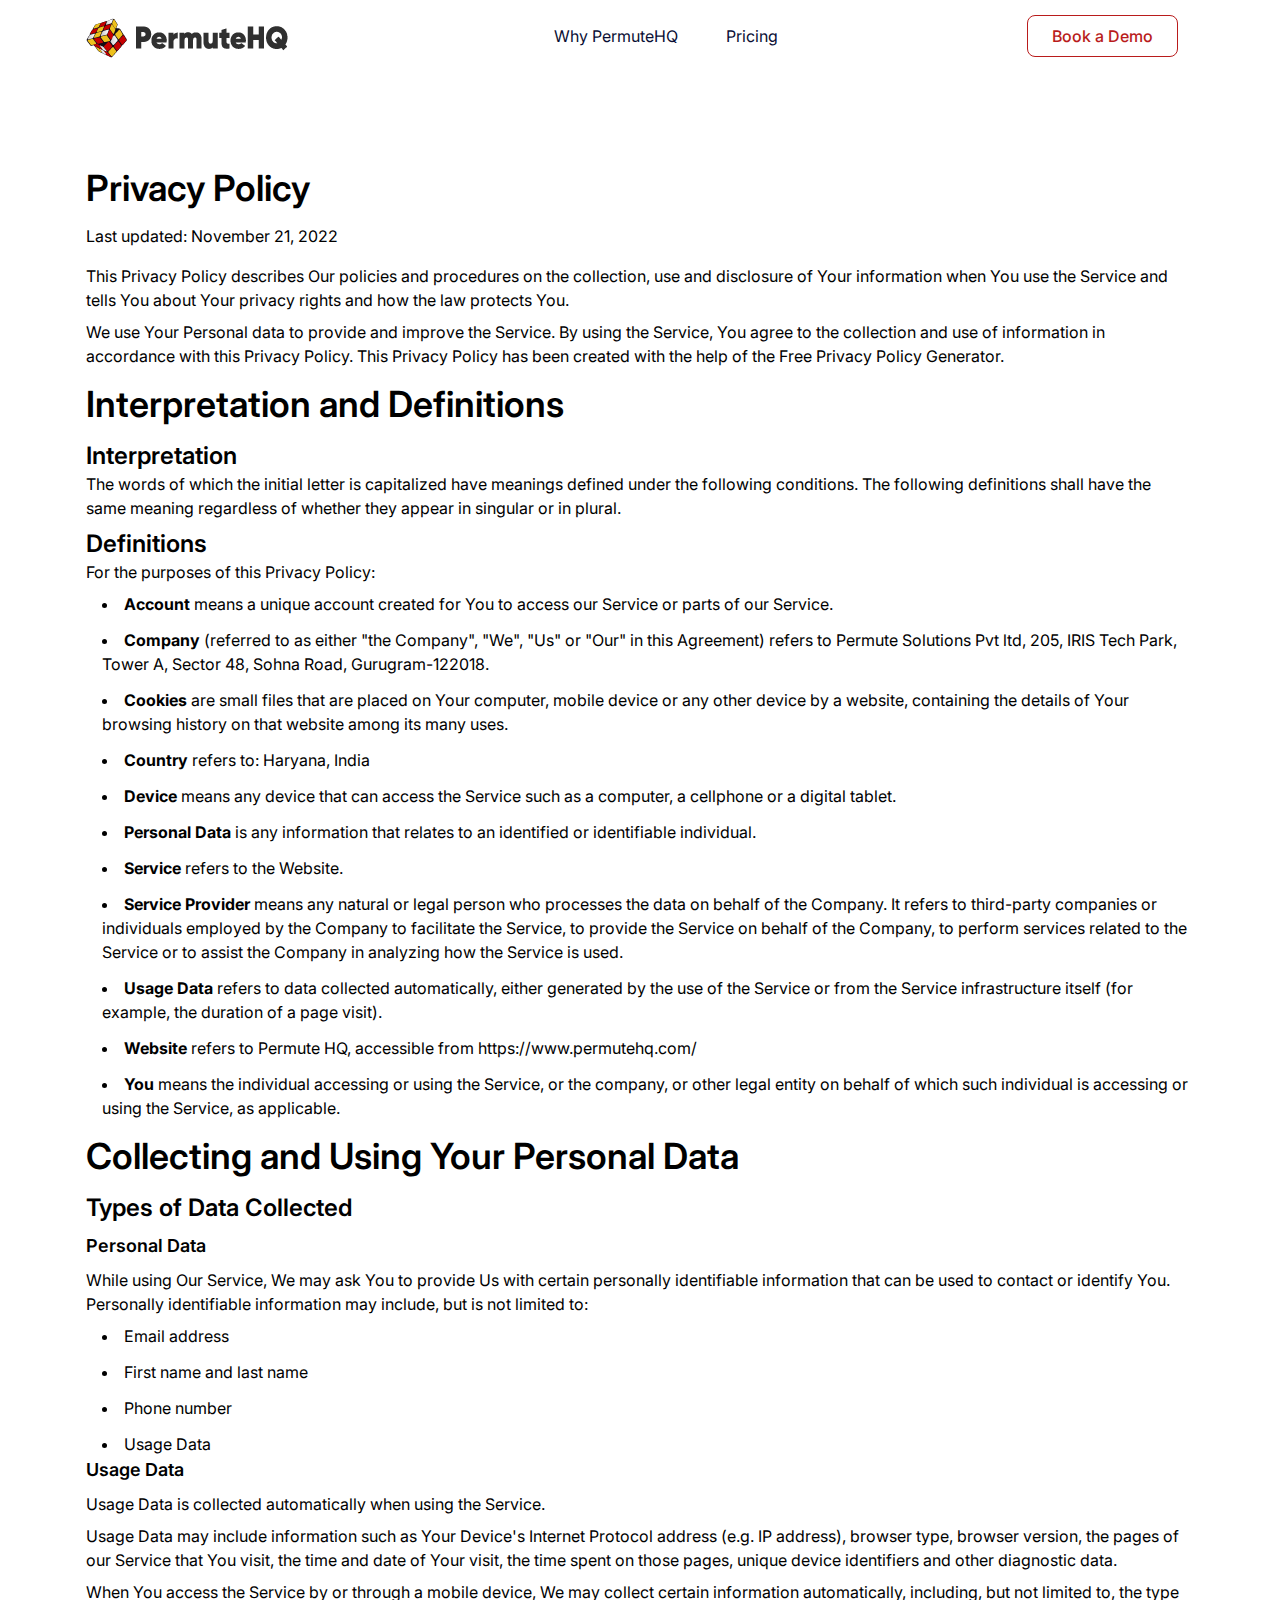
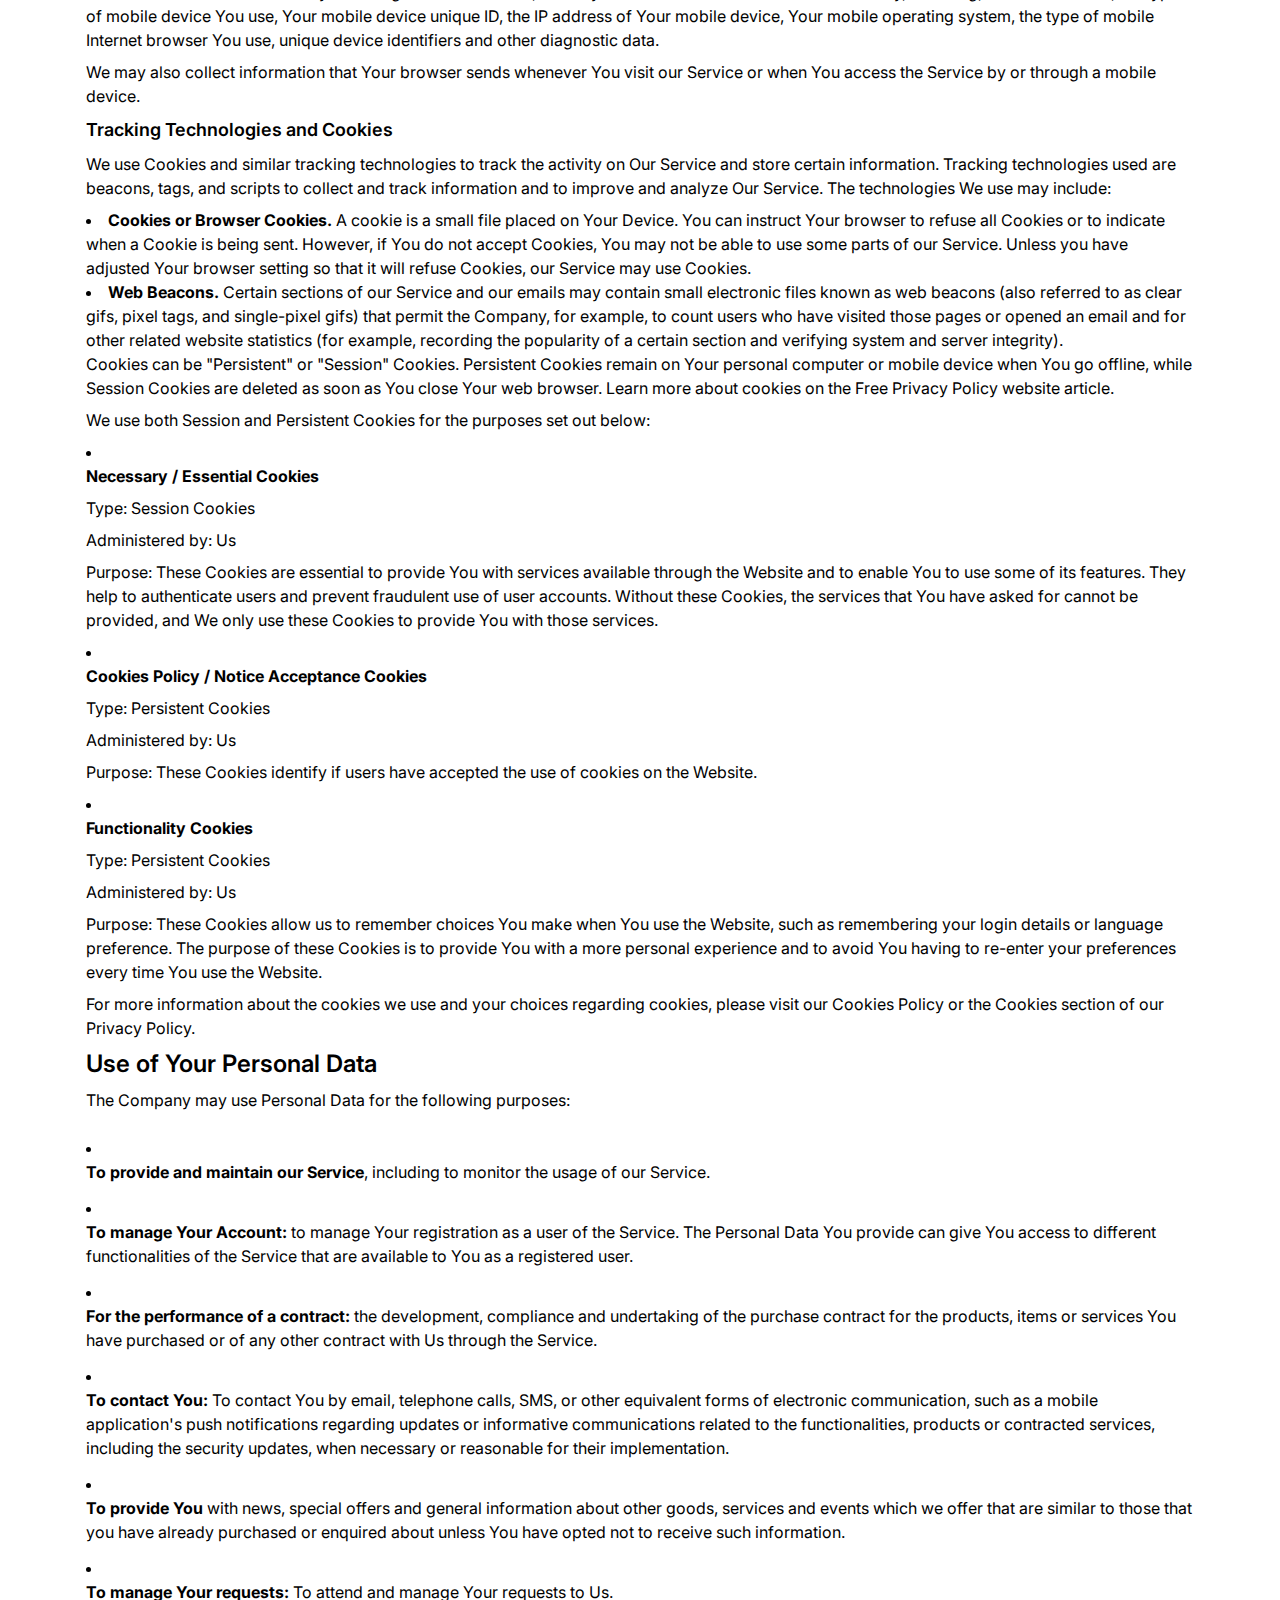
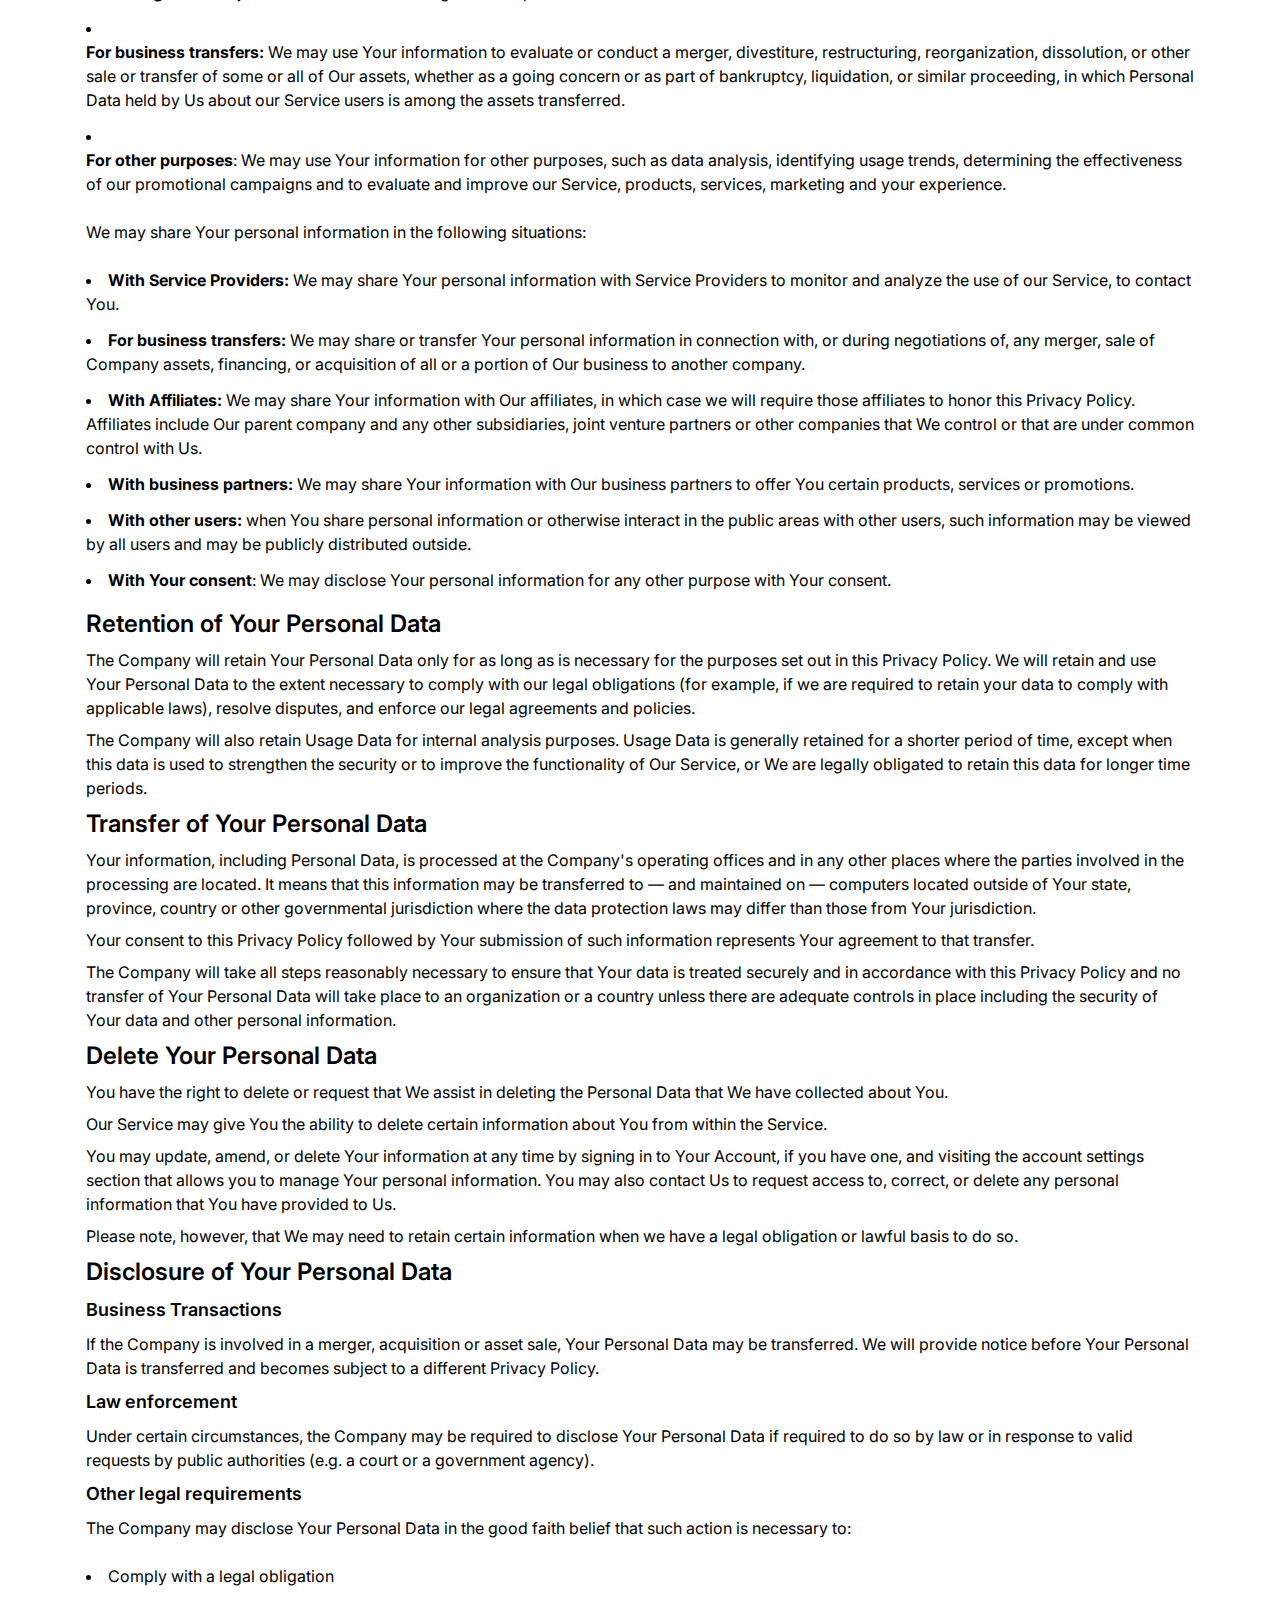
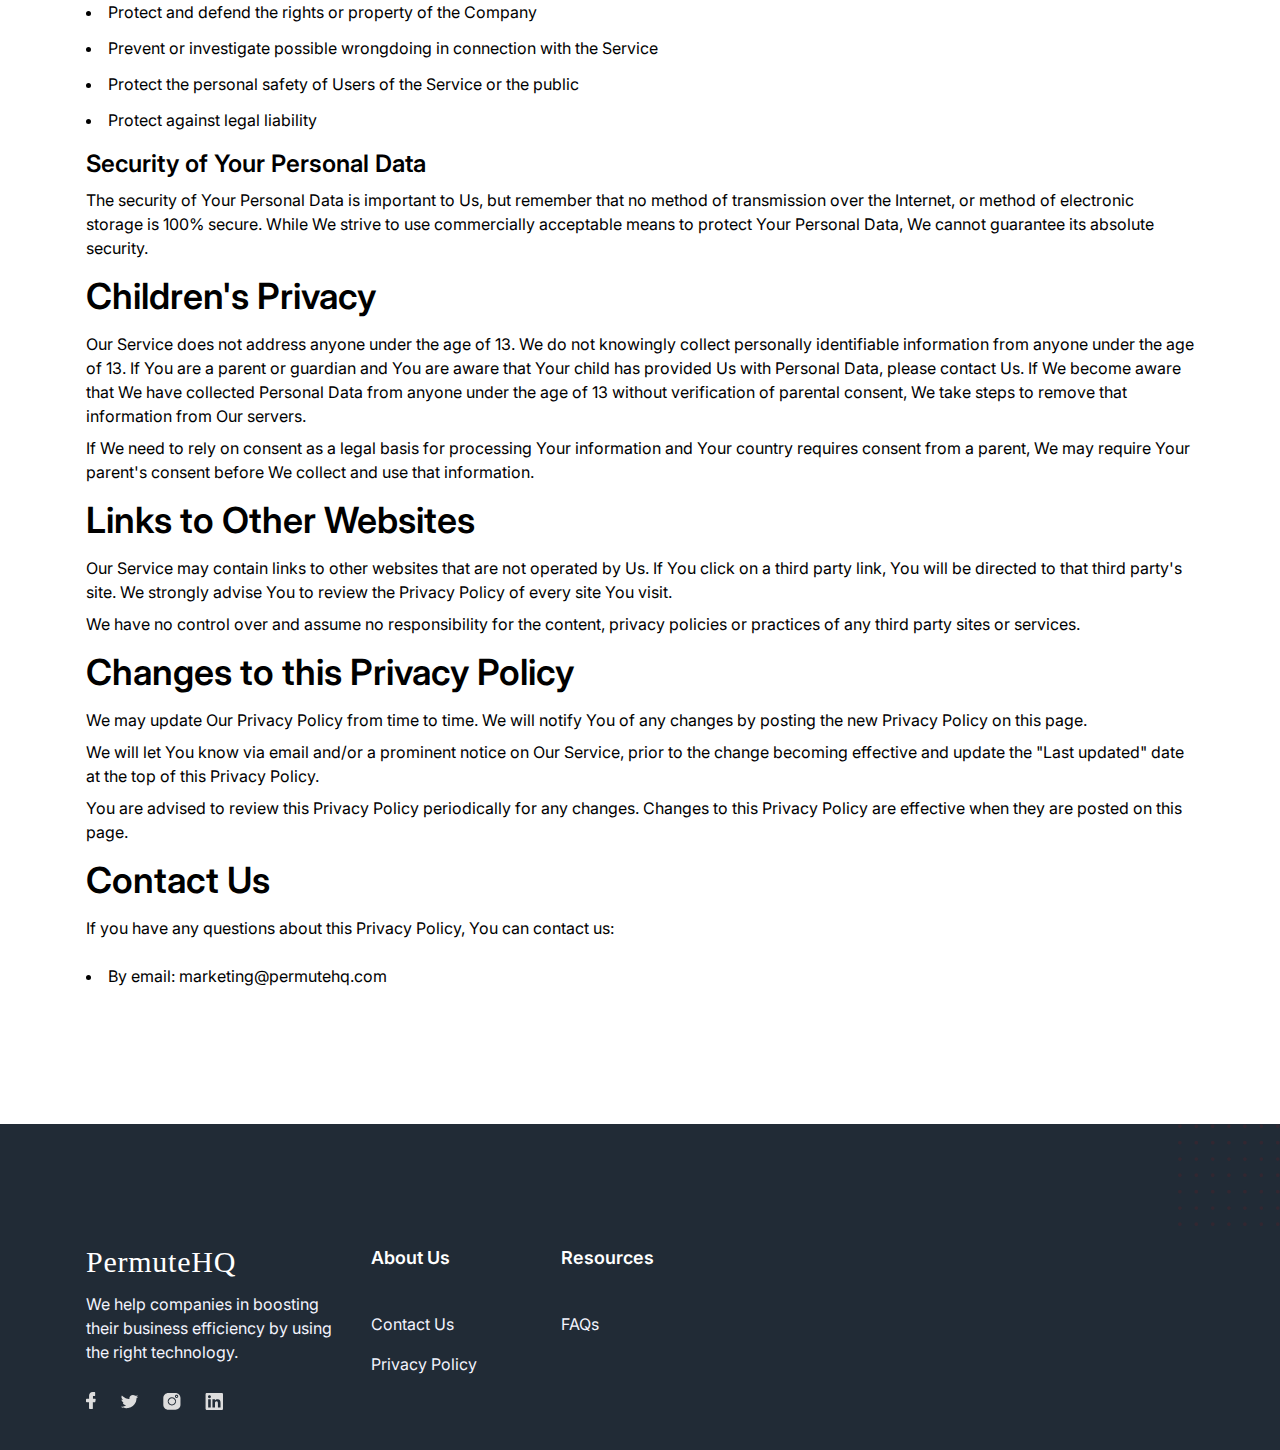
==== privacy-policy/index.html @ 34a14a5d "Added why us page" ====
<!DOCTYPE html>
<html lang="en" class="scroll-smooth">
    <head>
        <meta charset="UTF-8" />
        <meta http-equiv="X-UA-Compatible" content="IE=edge" />
        <meta name="viewport" content="width=device-width, initial-scale=1.0" />
        <title>PermuteHQ | Tailored-to-Fit solutions</title>
        <link rel="shortcut icon" href="/assets/images/logo/cube.png" type="image/x-icon" />
        <link rel="stylesheet" href="/assets/css/animate.css" />
        <link rel="stylesheet" href="/assets/css/tailwind.css" />
        <link href="https://fonts.googleapis.com/icon?family=Material+Icons" rel="stylesheet">
        <!-- Global site tag (gtag.js) - Google Analytics -->
        <!-- <script async src="https://www.googletagmanager.com/gtag/js?id=G-66XVKKY57R"></script>
        <script>
            window.dataLayer = window.dataLayer || [];
            function gtag() {
                dataLayer.push(arguments);
            }
            gtag("js", new Date());
            gtag("config", "G-66XVKKY57R");
        </script> -->

        <!-- ==== WOW JS ==== -->
        <!--
            <script src="/assets/js/wow.min.js"></script>
        <script>
            new WOW().init();
        </script>
    -->
        <style>
            @font-face {
                font-family: "Gilroy-Bold";
                font-style: normal;
                font-weight: normal;
                src: local("Gilroy-Bold"), url("/assets/fonts/Gilroy-Bold.woff") format("woff");
            }

            @font-face {
                font-family: "Gilroy-Heavy";
                font-style: normal;
                font-weight: normal;
                src: local("Gilroy-Heavy"), url("/assets/fonts/Gilroy-Heavy.woff") format("woff");
            }

            @font-face {
                font-family: "Gilroy-Light";
                font-style: normal;
                font-weight: normal;
                src: local("Gilroy-Light"), url("/assets/fonts/Gilroy-Light.woff") format("woff");
            }

            @font-face {
                font-family: "Gilroy-Medium";
                font-style: normal;
                font-weight: normal;
                src: local("Gilroy-Medium"), url("/assets/fonts/Gilroy-Medium.woff") format("woff");
            }

            @font-face {
                font-family: "Gilroy-Regular";
                font-style: normal;
                font-weight: normal;
                src: local("Gilroy-Regular"), url("/assets/fonts/Gilroy-Regular.woff") format("woff");
            }
        </style>
        <title>PermuteHQ</title>

<meta name="description" content="The Ultimate Low Code Platform">
<meta name="robots" content="index,follow">
<meta name="author" content="undefined">

<link rel="canonical" href="https://www.premutehq.com/privacy-policy/">

<meta property="og:title" content="PermuteHQ">
<meta property="og:type" content="article">

<meta property="og:url" content="https://www.premutehq.com/privacy-policy/">
<meta property="og:description" content="The Ultimate Low Code Platform">


<meta name="twitter:card" content="summary">

<meta name="twitter:url" content="https://www.premutehq.com/privacy-policy/">
<meta name="twitter:title" content="PermuteHQ">
<meta name="twitter:description" content="The Ultimate Low Code Platform">



    </head>
    <body>
        <!-- ====== Navbar Section Start -->
        <div class="ud-header absolute top-0 left-0 z-40 flex w-full items-center bg-white">
            <div class="container">
                <div class="relative flex items-center justify-between">
                    <div class="max-w-full py-2">
                        <a
                            class="toggleColour py-3 text-2xl tracking-wide text-gray-800 no-underline hover:no-underline lg:text-4xl"
                            href="/"
                            style="font-family: 'Gilroy-Heavy'"
                        >
                            <img class="inline" src="/assets/images/logo/horizontal_40.png" title="PermuteHQ" />
                        </a>
                    </div>
                    <div>
                            <button
                                id="navbarToggler"
                                class="ring-primary absolute right-4 top-1/2 block -translate-y-1/2 rounded-lg px-3 py-[6px] focus:ring-2 lg:hidden"
                            >
                                <span class="relative my-[6px] block h-[2px] w-[30px] bg-white"></span>
                                <span class="relative my-[6px] block h-[2px] w-[30px] bg-white"></span>
                                <span class="relative my-[6px] block h-[2px] w-[30px] bg-white"></span>
                            </button>
                            <nav
                                id="navbarCollapse"
                                class="absolute right-4 top-full hidden w-full max-w-[250px] rounded-lg bg-white py-5 shadow-lg lg:static lg:block lg:w-full lg:max-w-full lg:bg-transparent lg:py-0 lg:px-4 lg:shadow-none xl:px-6"
                            >
                                <ul class="block lg:flex">
                                    <li class="group relative">
                                        <a
                                            href="/why-us"
                                            class="ud-menu-scroll mx-8 flex py-2 text-base text-dark group-hover:text-primary-700 lg:mr-0 lg:inline-flex lg:py-6 lg:px-0"
                                        >
                                            Why PermuteHQ
                                        </a>
                                    </li>
                                    <li class="group relative">
                                        <a
                                            href="#pricing"
                                            class="ud-menu-scroll mx-8 flex py-2 text-base text-dark group-hover:text-primary-700 lg:mr-0 lg:ml-7 lg:inline-flex lg:py-6 lg:px-0 xl:ml-12"
                                        >
                                            Pricing
                                        </a>
                                    </li>
                                    <!-- <li class="submenu-item group relative">
                                        <a
                                            href="javascript:void(0)"
                                            class="relative mx-8 flex py-2 text-base text-dark after:absolute after:right-1 after:top-1/2 after:mt-[-2px] after:h-2 after:w-2 after:-translate-y-1/2 after:rotate-45 after:border-b-2 after:border-r-2 after:border-current group-hover:text-primary-700 lg:mr-0 lg:ml-8 lg:inline-flex lg:py-6 lg:pl-0 lg:pr-4 lg:after:right-0 xl:ml-12"
                                        >
                                            Solutions
                                        </a>
                                        <div
                                            class="submenu relative top-full left-0 hidden w-[250px] rounded-sm bg-white p-4 transition-[top] duration-300 group-hover:opacity-100 lg:invisible lg:absolute lg:top-[110%] lg:block lg:opacity-0 lg:shadow-lg lg:group-hover:visible lg:group-hover:top-full"
                                        >
                                            <a
                                                href="about.html"
                                                class="block rounded py-[10px] px-4 text-sm text-body-color hover:text-primary-700"
                                            >
                                                Lead Management
                                            </a>
                                            <a
                                                href="pricing.html"
                                                class="block rounded py-[10px] px-4 text-sm text-body-color hover:text-primary-700"
                                            >
                                                Partner Management
                                            </a>
                                            <a
                                                href="contact.html"
                                                class="block rounded py-[10px] px-4 text-sm text-body-color hover:text-primary-700"
                                            >
                                                Customer Services
                                            </a>
                                            <a
                                                href="blog-grids.html"
                                                class="block rounded py-[10px] px-4 text-sm text-body-color hover:text-primary-700"
                                            >
                                                Partner Acquisition
                                            </a>
                                        </div>
                                    </li> -->
                                </ul>
                            </nav>
                    </div>
                    <div class="flex items-center justify-between px-4">
                        <div class="hidden justify-end pr-16 sm:flex lg:pr-0">
                            <a
                                href="/book-a-demo"
                                class="signUpBtn rounded-lg border border-primary-700 bg-transparent py-2 px-6 text-base font-medium text-primary-700 duration-300 ease-in-out hover:bg-primary-700 hover:text-white"
                            >
                                Book a Demo
                            </a>
                        </div>
                    </div>
                </div>
            </div>
        </div>
        <!-- ====== Navbar Section End -->

        
<section id="contact" class="ud-contact relative py-20 md:mt-8 md:py-[120px]">
    <div class="container px-4">
        <div class="my-4">
            <h1 class="text-4xl font-semibold my-4">Privacy Policy</h1>
            <p class="mb-2">Last updated: November 21, 2022</p>
        </div>
        <p class="mb-2">
            This Privacy Policy describes Our policies and procedures on the collection, use and disclosure of Your
            information when You use the Service and tells You about Your privacy rights and how the law protects You.
        </p>
        <p class="mb-2">
            We use Your Personal data to provide and improve the Service. By using the Service, You agree to the
            collection and use of information in accordance with this Privacy Policy. This Privacy Policy has been
            created with the help of the
            <a href="https://www.freeprivacypolicy.com/free-privacy-policy-generator/" target="_blank"
                >Free Privacy Policy Generator</a
            >.
        </p>
        <h1 class="text-4xl font-semibold my-4">Interpretation and Definitions</h1>
        <h2 class="text-2xl font-semibold">Interpretation</h2>
        <p class="mb-2">
            The words of which the initial letter is capitalized have meanings defined under the following conditions.
            The following definitions shall have the same meaning regardless of whether they appear in singular or in
            plural.
        </p>
        <h2 class="text-2xl font-semibold">Definitions</h2>
        <p class="mb-2">For the purposes of this Privacy Policy:</p>
        <ul class="list-inside list-disc pl-4 space-y-3">
            <li>
                    <strong>Account</strong> means a unique account created for You to access our Service or parts of
                    our Service.
            </li>
            <li>
                    <strong>Company</strong> (referred to as either &quot;the Company&quot;, &quot;We&quot;,
                    &quot;Us&quot; or &quot;Our&quot; in this Agreement) refers to Permute Solutions Pvt ltd, 205, IRIS
                    Tech Park, Tower A, Sector 48, Sohna Road, Gurugram-122018.
            </li>
            <li>
                    <strong>Cookies</strong> are small files that are placed on Your computer, mobile device or any
                    other device by a website, containing the details of Your browsing history on that website among
                    its many uses.
            </li>
            <li>
                <strong>Country</strong> refers to: Haryana, India
            </li>
            <li>
                    <strong>Device</strong> means any device that can access the Service such as a computer, a
                    cellphone or a digital tablet.
            </li>
            <li>
                    <strong>Personal Data</strong> is any information that relates to an identified or identifiable
                    individual.
            </li>
            <li>
<strong>Service</strong> refers to the Website.
            </li>
            <li>
                    <strong>Service Provider</strong> means any natural or legal person who processes the data on
                    behalf of the Company. It refers to third-party companies or individuals employed by the Company to
                    facilitate the Service, to provide the Service on behalf of the Company, to perform services
                    related to the Service or to assist the Company in analyzing how the Service is used.
            </li>
            <li>
                    <strong>Usage Data</strong> refers to data collected automatically, either generated by the use of
                    the Service or from the Service infrastructure itself (for example, the duration of a page visit).
            </li>
            <li>
                    <strong>Website</strong> refers to Permute HQ, accessible from
                    <a href="https://www.permutehq.com/" rel="external nofollow noopener" target="_blank"
                        >https://www.permutehq.com/</a
                    >
            </li>
            <li>
                    <strong>You</strong> means the individual accessing or using the Service, or the company, or other
                    legal entity on behalf of which such individual is accessing or using the Service, as applicable.
            </li>
        </ul>
        <h1 class="text-4xl font-semibold my-4">Collecting and Using Your Personal Data</h1>
        <h2 class="text-2xl font-semibold mb-2">Types of Data Collected</h2>
        <h3 class="text-lg font-semibold mb-2">Personal Data</h3>
        <p class="mb-2">
            While using Our Service, We may ask You to provide Us with certain personally identifiable information that
            can be used to contact or identify You. Personally identifiable information may include, but is not limited
            to:
        </p>
        <ul class="list-disc list-inside pl-4 space-y-3">
            <li>
                Email address
            </li>
            <li>
                First name and last name
            </li>
            <li>
                Phone number
            </li>
            <li>
                Usage Data
            </li>
        </ul>
        <h3 class="text-lg font-semibold mb-2">Usage Data</h3>
        <p class="mb-2">Usage Data is collected automatically when using the Service.</p>
        <p class="mb-2">
            Usage Data may include information such as Your Device's Internet Protocol address (e.g. IP address),
            browser type, browser version, the pages of our Service that You visit, the time and date of Your visit,
            the time spent on those pages, unique device identifiers and other diagnostic data.
        </p>
        <p class="mb-2">
            When You access the Service by or through a mobile device, We may collect certain information
            automatically, including, but not limited to, the type of mobile device You use, Your mobile device unique
            ID, the IP address of Your mobile device, Your mobile operating system, the type of mobile Internet browser
            You use, unique device identifiers and other diagnostic data.
        </p>
        <p class="mb-2">
            We may also collect information that Your browser sends whenever You visit our Service or when You access
            the Service by or through a mobile device.
        </p>
        <h3 class="text-lg font-semibold mb-2">Tracking Technologies and Cookies</h3>
        <p class="mb-2">
            We use Cookies and similar tracking technologies to track the activity on Our Service and store certain
            information. Tracking technologies used are beacons, tags, and scripts to collect and track information and
            to improve and analyze Our Service. The technologies We use may include:
        </p>
        <ul class="list-inside list-disc">
            <li>
                <strong>Cookies or Browser Cookies.</strong> A cookie is a small file placed on Your Device. You can
                instruct Your browser to refuse all Cookies or to indicate when a Cookie is being sent. However, if You
                do not accept Cookies, You may not be able to use some parts of our Service. Unless you have adjusted
                Your browser setting so that it will refuse Cookies, our Service may use Cookies.
            </li>
            <li>
                <strong>Web Beacons.</strong> Certain sections of our Service and our emails may contain small
                electronic files known as web beacons (also referred to as clear gifs, pixel tags, and single-pixel
                gifs) that permit the Company, for example, to count users who have visited those pages or opened an
                email and for other related website statistics (for example, recording the popularity of a certain
                section and verifying system and server integrity).
            </li>
        </ul>
        <p class="mb-2">
            Cookies can be &quot;Persistent&quot; or &quot;Session&quot; Cookies. Persistent Cookies remain on Your
            personal computer or mobile device when You go offline, while Session Cookies are deleted as soon as You
            close Your web browser. Learn more about cookies on the
            <a
                href="https://www.freeprivacypolicy.com/blog/sample-privacy-policy-template/#Use_Of_Cookies_And_Tracking"
                target="_blank"
                >Free Privacy Policy website</a
            >
            article.
        </p>
        <p class="mb-2">We use both Session and Persistent Cookies for the purposes set out below:</p>
        <ul class="list-inside list-disc">
            <li>
                <p class="mb-2"><strong>Necessary / Essential Cookies</strong></p>
                <p class="mb-2">Type: Session Cookies</p>
                <p class="mb-2">Administered by: Us</p>
                <p class="mb-2">
                    Purpose: These Cookies are essential to provide You with services available through the Website and
                    to enable You to use some of its features. They help to authenticate users and prevent fraudulent
                    use of user accounts. Without these Cookies, the services that You have asked for cannot be
                    provided, and We only use these Cookies to provide You with those services.
                </p>
            </li>
            <li>
                <p class="mb-2"><strong>Cookies Policy / Notice Acceptance Cookies</strong></p>
                <p class="mb-2">Type: Persistent Cookies</p>
                <p class="mb-2">Administered by: Us</p>
                <p class="mb-2">Purpose: These Cookies identify if users have accepted the use of cookies on the Website.</p>
            </li>
            <li>
                <p class="mb-2"><strong>Functionality Cookies</strong></p>
                <p class="mb-2">Type: Persistent Cookies</p>
                <p class="mb-2">Administered by: Us</p>
                <p class="mb-2">
                    Purpose: These Cookies allow us to remember choices You make when You use the Website, such as
                    remembering your login details or language preference. The purpose of these Cookies is to provide
                    You with a more personal experience and to avoid You having to re-enter your preferences every time
                    You use the Website.
                </p>
            </li>
        </ul>
        <p class="mb-2">
            For more information about the cookies we use and your choices regarding cookies, please visit our Cookies
            Policy or the Cookies section of our Privacy Policy.
        </p>
        <h2 class="text-2xl font-semibold mb-2">Use of Your Personal Data</h2>
        <p class="mb-2">The Company may use Personal Data for the following purposes:</p>
        <ul class="list-inside list-disc py-4 space-y-3">
            <li>
                <p class="mb-2">
                    <strong>To provide and maintain our Service</strong>, including to monitor the usage of our
                    Service.
                </p>
            </li>
            <li>
                <p class="mb-2">
                    <strong>To manage Your Account:</strong> to manage Your registration as a user of the Service. The
                    Personal Data You provide can give You access to different functionalities of the Service that are
                    available to You as a registered user.
                </p>
            </li>
            <li>
                <p class="mb-2">
                    <strong>For the performance of a contract:</strong> the development, compliance and undertaking of
                    the purchase contract for the products, items or services You have purchased or of any other
                    contract with Us through the Service.
                </p>
            </li>
            <li>
                <p class="mb-2">
                    <strong>To contact You:</strong> To contact You by email, telephone calls, SMS, or other equivalent
                    forms of electronic communication, such as a mobile application's push notifications regarding
                    updates or informative communications related to the functionalities, products or contracted
                    services, including the security updates, when necessary or reasonable for their implementation.
                </p>
            </li>
            <li>
                <p class="mb-2">
                    <strong>To provide You</strong> with news, special offers and general information about other
                    goods, services and events which we offer that are similar to those that you have already purchased
                    or enquired about unless You have opted not to receive such information.
                </p>
            </li>
            <li>
                <p class="mb-2"><strong>To manage Your requests:</strong> To attend and manage Your requests to Us.</p>
            </li>
            <li>
                <p class="mb-2">
                    <strong>For business transfers:</strong> We may use Your information to evaluate or conduct a
                    merger, divestiture, restructuring, reorganization, dissolution, or other sale or transfer of some
                    or all of Our assets, whether as a going concern or as part of bankruptcy, liquidation, or similar
                    proceeding, in which Personal Data held by Us about our Service users is among the assets
                    transferred.
                </p>
            </li>
            <li>
                <p class="mb-2">
                    <strong>For other purposes</strong>: We may use Your information for other purposes, such as data
                    analysis, identifying usage trends, determining the effectiveness of our promotional campaigns and
                    to evaluate and improve our Service, products, services, marketing and your experience.
                </p>
            </li>
        </ul>
        <p class="mb-2">We may share Your personal information in the following situations:</p>
        <ul class="list-inside list-disc  py-4 space-y-3">
            <li>
                <strong>With Service Providers:</strong> We may share Your personal information with Service Providers
                to monitor and analyze the use of our Service, to contact You.
            </li>
            <li>
                <strong>For business transfers:</strong> We may share or transfer Your personal information in
                connection with, or during negotiations of, any merger, sale of Company assets, financing, or
                acquisition of all or a portion of Our business to another company.
            </li>
            <li>
                <strong>With Affiliates:</strong> We may share Your information with Our affiliates, in which case we
                will require those affiliates to honor this Privacy Policy. Affiliates include Our parent company and
                any other subsidiaries, joint venture partners or other companies that We control or that are under
                common control with Us.
            </li>
            <li>
                <strong>With business partners:</strong> We may share Your information with Our business partners to
                offer You certain products, services or promotions.
            </li>
            <li>
                <strong>With other users:</strong> when You share personal information or otherwise interact in the
                public areas with other users, such information may be viewed by all users and may be publicly
                distributed outside.
            </li>
            <li>
                <strong>With Your consent</strong>: We may disclose Your personal information for any other purpose
                with Your consent.
            </li>
        </ul>
        <h2 class="text-2xl font-semibold mb-2">Retention of Your Personal Data</h2>
        <p class="mb-2">
            The Company will retain Your Personal Data only for as long as is necessary for the purposes set out in
            this Privacy Policy. We will retain and use Your Personal Data to the extent necessary to comply with our
            legal obligations (for example, if we are required to retain your data to comply with applicable laws),
            resolve disputes, and enforce our legal agreements and policies.
        </p>
        <p class="mb-2">
            The Company will also retain Usage Data for internal analysis purposes. Usage Data is generally retained
            for a shorter period of time, except when this data is used to strengthen the security or to improve the
            functionality of Our Service, or We are legally obligated to retain this data for longer time periods.
        </p>
        <h2 class="text-2xl font-semibold mb-2">Transfer of Your Personal Data</h2>
        <p class="mb-2">
            Your information, including Personal Data, is processed at the Company's operating offices and in any other
            places where the parties involved in the processing are located. It means that this information may be
            transferred to — and maintained on — computers located outside of Your state, province, country or other
            governmental jurisdiction where the data protection laws may differ than those from Your jurisdiction.
        </p>
        <p class="mb-2">
            Your consent to this Privacy Policy followed by Your submission of such information represents Your
            agreement to that transfer.
        </p>
        <p class="mb-2">
            The Company will take all steps reasonably necessary to ensure that Your data is treated securely and in
            accordance with this Privacy Policy and no transfer of Your Personal Data will take place to an
            organization or a country unless there are adequate controls in place including the security of Your data
            and other personal information.
        </p>
        <h2 class="text-2xl font-semibold mb-2">Delete Your Personal Data</h2>
        <p class="mb-2">
            You have the right to delete or request that We assist in deleting the Personal Data that We have collected
            about You.
        </p>
        <p class="mb-2">Our Service may give You the ability to delete certain information about You from within the Service.</p>
        <p class="mb-2">
            You may update, amend, or delete Your information at any time by signing in to Your Account, if you have
            one, and visiting the account settings section that allows you to manage Your personal information. You may
            also contact Us to request access to, correct, or delete any personal information that You have provided to
            Us.
        </p>
        <p class="mb-2">
            Please note, however, that We may need to retain certain information when we have a legal obligation or
            lawful basis to do so.
        </p>
        <h2 class="text-2xl font-semibold mb-2">Disclosure of Your Personal Data</h2>
        <h3 class="text-lg font-semibold mb-2">Business Transactions</h3>
        <p class="mb-2">
            If the Company is involved in a merger, acquisition or asset sale, Your Personal Data may be transferred.
            We will provide notice before Your Personal Data is transferred and becomes subject to a different Privacy
            Policy.
        </p>
        <h3 class="text-lg font-semibold mb-2">Law enforcement</h3>
        <p class="mb-2">
            Under certain circumstances, the Company may be required to disclose Your Personal Data if required to do
            so by law or in response to valid requests by public authorities (e.g. a court or a government agency).
        </p>
        <h3 class="text-lg font-semibold mb-2">Other legal requirements</h3>
        <p class="mb-2">The Company may disclose Your Personal Data in the good faith belief that such action is necessary to:</p>
        <ul class="list-inside list-disc  py-4 space-y-3">
            <li>Comply with a legal obligation</li>
            <li>Protect and defend the rights or property of the Company</li>
            <li>Prevent or investigate possible wrongdoing in connection with the Service</li>
            <li>Protect the personal safety of Users of the Service or the public</li>
            <li>Protect against legal liability</li>
        </ul>
        <h2 class="text-2xl font-semibold mb-2">Security of Your Personal Data</h2>
        <p class="mb-2">
            The security of Your Personal Data is important to Us, but remember that no method of transmission over the
            Internet, or method of electronic storage is 100% secure. While We strive to use commercially acceptable
            means to protect Your Personal Data, We cannot guarantee its absolute security.
        </p>
        <h1 class="text-4xl font-semibold my-4">Children's Privacy</h1>
        <p class="mb-2">
            Our Service does not address anyone under the age of 13. We do not knowingly collect personally
            identifiable information from anyone under the age of 13. If You are a parent or guardian and You are aware
            that Your child has provided Us with Personal Data, please contact Us. If We become aware that We have
            collected Personal Data from anyone under the age of 13 without verification of parental consent, We take
            steps to remove that information from Our servers.
        </p>
        <p class="mb-2">
            If We need to rely on consent as a legal basis for processing Your information and Your country requires
            consent from a parent, We may require Your parent's consent before We collect and use that information.
        </p>
        <h1 class="text-4xl font-semibold my-4">Links to Other Websites</h1>
        <p class="mb-2">
            Our Service may contain links to other websites that are not operated by Us. If You click on a third party
            link, You will be directed to that third party's site. We strongly advise You to review the Privacy Policy
            of every site You visit.
        </p>
        <p class="mb-2">
            We have no control over and assume no responsibility for the content, privacy policies or practices of any
            third party sites or services.
        </p>
        <h1 class="text-4xl font-semibold my-4">Changes to this Privacy Policy</h1>
        <p class="mb-2">
            We may update Our Privacy Policy from time to time. We will notify You of any changes by posting the new
            Privacy Policy on this page.
        </p>
        <p class="mb-2">
            We will let You know via email and/or a prominent notice on Our Service, prior to the change becoming
            effective and update the &quot;Last updated&quot; date at the top of this Privacy Policy.
        </p>
        <p class="mb-2">
            You are advised to review this Privacy Policy periodically for any changes. Changes to this Privacy Policy
            are effective when they are posted on this page.
        </p>
        <h1 class="text-4xl font-semibold my-4">Contact Us</h1>
        <p class="mb-2">If you have any questions about this Privacy Policy, You can contact us:</p>
        <ul class="list-inside list-disc  py-4 space-y-3">
            <li>By email: marketing@permutehq.com</li>
        </ul>
    </div>
</section>


        <!-- ====== Footer Section Start -->
        <footer class="wow fadeInUp relative z-10 bg-black pt-20 lg:pt-[120px]" data-wow-delay=".15s">
            <div class="container">
                <div class="-mx-4 flex flex-wrap">
                    <div class="w-full px-4 sm:w-1/2 md:w-1/2 lg:w-4/12 xl:w-3/12">
                        <div class="mb-10 w-full">
                            <a
                                class="toggleColour mb-3 inline-block text-3xl tracking-wide text-white no-underline hover:no-underline"
                                href="."
                                style="font-family: 'Gilroy-Bold'"
                            >
                                PermuteHQ
                            </a>

                            <p class="mb-7 text-base text-[#f3f4fe]">
                                We help companies in boosting their business efficiency by using the right technology.
                            </p>
                            <div class="-mx-3 flex items-center">
                                <a href="https://www.facebook.com/profile.php?id=100088100162223" target="_blank"  class="px-3 text-[#dddddd] hover:text-white">
                                    <svg width="10" height="18" viewBox="0 0 10 18" class="fill-current">
                                        <path
                                            d="M9.00007 6.82105H7.50006H6.96434V6.27097V4.56571V4.01562H7.50006H8.62507C8.91971 4.01562 9.16078 3.79559 9.16078 3.46554V0.550085C9.16078 0.247538 8.9465 0 8.62507 0H6.66969C4.55361 0 3.08038 1.54024 3.08038 3.82309V6.21596V6.76605H2.54466H0.72322C0.348217 6.76605 0 7.06859 0 7.50866V9.48897C0 9.87402 0.294645 10.2316 0.72322 10.2316H2.49109H3.02681V10.7817V16.31C3.02681 16.6951 3.32145 17.0526 3.75003 17.0526H6.26791C6.42862 17.0526 6.56255 16.9701 6.66969 16.8601C6.77684 16.7501 6.8572 16.5576 6.8572 16.3925V10.8092V10.2591H7.4197H8.62507C8.97328 10.2591 9.24114 10.0391 9.29471 9.709V9.6815V9.65399L9.66972 7.7562C9.6965 7.56367 9.66972 7.34363 9.509 7.1236C9.45543 6.98608 9.21436 6.84856 9.00007 6.82105Z"
                                        />
                                    </svg>
                                </a>
                                <a href="https://www.facebook.com/profile.php?id=100088100162223" target="_blank" class="px-3 text-[#dddddd] hover:text-white">
                                    <svg width="19" height="15" viewBox="0 0 19 15" class="fill-current">
                                        <path
                                            d="M16.2622 3.17878L17.33 1.93293C17.6391 1.59551 17.7234 1.33595 17.7515 1.20618C16.9085 1.67337 16.1217 1.82911 15.6159 1.82911H15.4192L15.3068 1.72528C14.6324 1.18022 13.7894 0.894714 12.8902 0.894714C10.9233 0.894714 9.37779 2.40012 9.37779 4.13913C9.37779 4.24295 9.37779 4.39868 9.40589 4.5025L9.49019 5.02161L8.90009 4.99565C5.30334 4.89183 2.35288 2.03675 1.87518 1.5436C1.08839 2.84136 1.53799 4.08722 2.01568 4.86587L2.97107 6.31937L1.45369 5.54071C1.48179 6.63084 1.93138 7.48736 2.80247 8.11029L3.56116 8.62939L2.80247 8.9149C3.28017 10.2386 4.34795 10.7837 5.13474 10.9913L6.17443 11.2509L5.19094 11.8738C3.61736 12.912 1.65039 12.8342 0.779297 12.7563C2.54957 13.8983 4.65705 14.1579 6.11823 14.1579C7.21412 14.1579 8.02901 14.0541 8.2257 13.9762C16.0936 12.2631 16.4589 5.77431 16.4589 4.47655V4.29486L16.6275 4.19104C17.5829 3.36047 17.9763 2.91923 18.2011 2.65967C18.1168 2.68563 18.0044 2.73754 17.892 2.7635L16.2622 3.17878Z"
                                        />
                                    </svg>
                                </a>
                                <a href="https://www.instagram.com/permutehq" target="_blank" class="px-3 text-[#dddddd] hover:text-white">
                                    <svg width="18" height="18" viewBox="0 0 18 18" class="fill-current">
                                        <path
                                            d="M8.91688 12.4995C10.6918 12.4995 12.1306 11.0911 12.1306 9.35385C12.1306 7.61655 10.6918 6.20819 8.91688 6.20819C7.14197 6.20819 5.70312 7.61655 5.70312 9.35385C5.70312 11.0911 7.14197 12.4995 8.91688 12.4995Z"
                                        />
                                        <path
                                            d="M12.4078 0.947388H5.37075C2.57257 0.947388 0.300781 3.17104 0.300781 5.90993V12.7436C0.300781 15.5367 2.57257 17.7604 5.37075 17.7604H12.3524C15.2059 17.7604 17.4777 15.5367 17.4777 12.7978V5.90993C17.4777 3.17104 15.2059 0.947388 12.4078 0.947388ZM8.91696 13.4758C6.56206 13.4758 4.70584 11.6047 4.70584 9.35389C4.70584 7.10312 6.58976 5.23199 8.91696 5.23199C11.2165 5.23199 13.1004 7.10312 13.1004 9.35389C13.1004 11.6047 11.2442 13.4758 8.91696 13.4758ZM14.735 5.61164C14.4579 5.90993 14.0423 6.07264 13.5714 6.07264C13.1558 6.07264 12.7402 5.90993 12.4078 5.61164C12.103 5.31334 11.9368 4.9337 11.9368 4.47269C11.9368 4.01169 12.103 3.65916 12.4078 3.33375C12.7125 3.00834 13.1004 2.84563 13.5714 2.84563C13.9869 2.84563 14.4302 3.00834 14.735 3.30663C15.012 3.65916 15.2059 4.06593 15.2059 4.49981C15.1782 4.9337 15.012 5.31334 14.735 5.61164Z"
                                        />
                                        <path
                                            d="M13.5985 3.82184C13.2383 3.82184 12.9336 4.12013 12.9336 4.47266C12.9336 4.82519 13.2383 5.12349 13.5985 5.12349C13.9587 5.12349 14.2634 4.82519 14.2634 4.47266C14.2634 4.12013 13.9864 3.82184 13.5985 3.82184Z"
                                        />
                                    </svg>
                                </a>
                                <a href="https://www.linkedin.com/company/permutehq" target="_blank" class="px-3 text-[#dddddd] hover:text-white">
                                    <svg width="18" height="18" viewBox="0 0 18 18" class="fill-current">
                                        <path
                                            d="M16.7821 0.947388H1.84847C1.14272 0.947388 0.578125 1.49747 0.578125 2.18508V16.7623C0.578125 17.4224 1.14272 18 1.84847 18H16.7257C17.4314 18 17.996 17.4499 17.996 16.7623V2.15757C18.0525 1.49747 17.4879 0.947388 16.7821 0.947388ZM5.7442 15.4421H3.17528V7.32837H5.7442V15.4421ZM4.44563 6.2007C3.59873 6.2007 2.94944 5.5406 2.94944 4.74297C2.94944 3.94535 3.62696 3.28525 4.44563 3.28525C5.26429 3.28525 5.94181 3.94535 5.94181 4.74297C5.94181 5.5406 5.32075 6.2007 4.44563 6.2007ZM15.4835 15.4421H12.9146V11.509C12.9146 10.5739 12.8864 9.33618 11.5596 9.33618C10.2045 9.33618 10.0069 10.3813 10.0069 11.4265V15.4421H7.438V7.32837H9.95046V8.45605H9.9787C10.3457 7.79594 11.1644 7.13584 12.4347 7.13584C15.0601 7.13584 15.54 8.7861 15.54 11.0414V15.4421H15.4835Z"
                                        />
                                    </svg>
                                </a>
                            </div>
                        </div>
                    </div>
                    <div class="w-full px-4 sm:w-1/2 md:w-1/2 lg:w-2/12 xl:w-2/12">
                        <div class="mb-10 w-full">
                            <h4 class="mb-9 text-lg font-semibold text-white">About Us</h4>
                            <ul>
                                <!-- <li>
                                    <a
                                        href="javascript:void(0)"
                                        class="mb-2 inline-block text-base leading-loose text-[#f3f4fe] hover:text-primary-700"
                                    >
                                        Team
                                    </a>
                                </li>
                                <li>
                                    <a
                                        href="javascript:void(0)"
                                        class="mb-2 inline-block text-base leading-loose text-[#f3f4fe] hover:text-primary-700"
                                    >
                                        Careers
                                    </a>
                                </li>
                                <li>
                                    <a
                                        href="javascript:void(0)"
                                        class="mb-2 inline-block text-base leading-loose text-[#f3f4fe] hover:text-primary-700"
                                    >
                                        Become a Partner
                                    </a>
                                </li> -->
                                <li>
                                    <a
                                        href="javascript:void(0)"
                                        class="mb-2 inline-block text-base leading-loose text-[#f3f4fe] hover:text-primary-700"
                                    >
                                        Contact Us
                                    </a>
                                </li>
                                <li>
                                    <a
                                        href="/privacy-policy"
                                        class="mb-2 inline-block text-base leading-loose text-[#f3f4fe] hover:text-primary-700"
                                    >
                                        Privacy Policy
                                    </a>
                                </li>
                            </ul>
                        </div>
                    </div>
                    <!-- <div class="w-full px-4 sm:w-1/2 md:w-1/2 lg:w-3/12 xl:w-2/12">
                        <div class="mb-10 w-full">
                            <h4 class="mb-9 text-lg font-semibold text-white">Solutions</h4>
                            <ul>
                                <li>
                                    <a
                                        href="javascript:void(0)"
                                        class="mb-2 inline-block text-base leading-loose text-[#f3f4fe] hover:text-primary-700"
                                    >
                                        Partner Management
                                    </a>
                                </li>
                                <li>
                                    <a
                                        href="javascript:void(0)"
                                        class="mb-2 inline-block text-base leading-loose text-[#f3f4fe] hover:text-primary-700"
                                    >
                                        Customer Servicing
                                    </a>
                                </li>
                                <li>
                                    <a
                                        href="javascript:void(0)"
                                        class="mb-2 inline-block text-base leading-loose text-[#f3f4fe] hover:text-primary-700"
                                    >
                                        Sales Engagement
                                    </a>
                                </li>
                                <li>
                                    <a
                                        href="javascript:void(0)"
                                        class="mb-2 inline-block text-base leading-loose text-[#f3f4fe] hover:text-primary-700"
                                    >
                                        Lead Management
                                    </a>
                                </li>
                            </ul>
                        </div>
                    </div> -->
                    <div class="w-full px-4 sm:w-1/2 md:w-1/2 lg:w-3/12 xl:w-2/12">
                        <div class="mb-10 w-full">
                            <h4 class="mb-9 text-lg font-semibold text-white">Resources</h4>
                            <ul>
                                <!-- <li>
                                    <a
                                        href="javascript:void(0)"
                                        class="mb-2 inline-block text-base leading-loose text-[#f3f4fe] hover:text-primary-700"
                                    >
                                        Blog
                                    </a>
                                </li> -->
                                <li>
                                    <a
                                        href="#faq"
                                        class="mb-2 inline-block text-base leading-loose text-[#f3f4fe] hover:text-primary-700"
                                    >
                                        FAQs
                                    </a>
                                </li>
                                <!-- <li>
                                    <a
                                        href="javascript:void(0)"
                                        class="mb-2 inline-block text-base leading-loose text-[#f3f4fe] hover:text-primary-700"
                                    >
                                        Self Hosting
                                    </a>
                                </li>
                                <li>
                                    <a
                                        href="javascript:void(0)"
                                        class="mb-2 inline-block text-base leading-loose text-[#f3f4fe] hover:text-primary-700"
                                    >
                                        Security
                                    </a>
                                </li> -->
                            </ul>
                        </div>
                    </div>
                    <!-- <div class="w-full px-4 md:w-2/3 lg:w-6/12 xl:w-3/12">
                        <div class="mb-10 w-full">
                            <h4 class="mb-9 text-lg font-semibold text-white">Partners</h4>
                            <ul class="flex flex-wrap items-center">
                                <li>
                                    <a
                                        href="https://tailgrids.com"
                                        rel="nofollow noopner"
                                        target="_blank"
                                        class="mb-6 mr-5 block max-w-[120px] xl:max-w-[100px] 2xl:max-w-[120px]"
                                    >
                                        <img src="/assets/images/footer/brands/tailgrids.svg" alt="tailgrids" />
                                    </a>
                                </li>
                                <li>
                                    <a
                                        href="https://ayroui.com"
                                        rel="nofollow noopner"
                                        target="_blank"
                                        class="mb-6 mr-5 block max-w-[120px] xl:max-w-[100px] 2xl:max-w-[120px]"
                                    >
                                        <img src="/assets/images/footer/brands/ayroui.svg" alt="ayroui" />
                                    </a>
                                </li>
                                <li>
                                    <a
                                        href="https://ecommercehtml.com"
                                        rel="nofollow noopner"
                                        target="_blank"
                                        class="mb-6 mr-5 block max-w-[120px] xl:max-w-[100px] 2xl:max-w-[120px]"
                                    >
                                        <img
                                            src="/assets/images/footer/brands/ecommerce-html.svg"
                                            alt="ecommerce-html"
                                        />
                                    </a>
                                </li>
                                <li>
                                    <a
                                        href="https://graygrids.com"
                                        rel="nofollow noopner"
                                        target="_blank"
                                        class="mb-6 mr-5 block max-w-[120px] xl:max-w-[100px] 2xl:max-w-[120px]"
                                    >
                                        <img src="/assets/images/footer/brands/graygrids.svg" alt="graygrids" />
                                    </a>
                                </li>
                                <li>
                                    <a
                                        href="https://lineicons.com"
                                        rel="nofollow noopner"
                                        target="_blank"
                                        class="mb-6 mr-5 block max-w-[120px] xl:max-w-[100px] 2xl:max-w-[120px]"
                                    >
                                        <img src="/assets/images/footer/brands/lineicons.svg" alt="lineicons" />
                                    </a>
                                </li>
                                <li>
                                    <a
                                        href="https://uideck.com"
                                        rel="nofollow noopner"
                                        target="_blank"
                                        class="mb-6 mr-5 block max-w-[120px] xl:max-w-[100px] 2xl:max-w-[120px]"
                                    >
                                        <img src="/assets/images/footer/brands/uideck.svg" alt="uideck" />
                                    </a>
                                </li>
                            </ul>
                        </div>
                    </div> -->
                </div>
            </div>

            <div>
                <span class="absolute bottom-0 right-0 z-[-1]">
                    <img src="/assets/images/footer/shape-3.svg" alt="" />
                </span>

                <span class="absolute top-0 right-0 z-[-1]">
                    <svg width="102" height="102" viewBox="0 0 102 102" fill="none" xmlns="http://www.w3.org/2000/svg">
                        <path
                            d="M1.8667 33.1956C2.89765 33.1956 3.7334 34.0318 3.7334 35.0633C3.7334 36.0947 2.89765 36.9309 1.8667 36.9309C0.835744 36.9309 4.50645e-08 36.0947 0 35.0633C-4.50645e-08 34.0318 0.835744 33.1956 1.8667 33.1956Z"
                            fill="red"
                            fill-opacity="0.08"
                        ></path>
                        <path
                            d="M18.2939 33.1956C19.3249 33.1956 20.1606 34.0318 20.1606 35.0633C20.1606 36.0947 19.3249 36.9309 18.2939 36.9309C17.263 36.9309 16.4272 36.0947 16.4272 35.0633C16.4272 34.0318 17.263 33.1956 18.2939 33.1956Z"
                            fill="red"
                            fill-opacity="0.08"
                        ></path>
                        <path
                            d="M34.7209 33.195C35.7519 33.195 36.5876 34.0311 36.5876 35.0626C36.5876 36.0941 35.7519 36.9303 34.7209 36.9303C33.69 36.9303 32.8542 36.0941 32.8542 35.0626C32.8542 34.0311 33.69 33.195 34.7209 33.195Z"
                            fill="red"
                            fill-opacity="0.08"
                        ></path>
                        <path
                            d="M50.9341 33.195C51.965 33.195 52.8008 34.0311 52.8008 35.0626C52.8008 36.0941 51.965 36.9303 50.9341 36.9303C49.9031 36.9303 49.0674 36.0941 49.0674 35.0626C49.0674 34.0311 49.9031 33.195 50.9341 33.195Z"
                            fill="red"
                            fill-opacity="0.08"
                        ></path>
                        <path
                            d="M1.8667 16.7605C2.89765 16.7605 3.7334 17.5966 3.7334 18.6281C3.7334 19.6596 2.89765 20.4957 1.8667 20.4957C0.835744 20.4957 4.50645e-08 19.6596 0 18.6281C-4.50645e-08 17.5966 0.835744 16.7605 1.8667 16.7605Z"
                            fill="red"
                            fill-opacity="0.08"
                        ></path>
                        <path
                            d="M18.2939 16.7605C19.3249 16.7605 20.1606 17.5966 20.1606 18.6281C20.1606 19.6596 19.3249 20.4957 18.2939 20.4957C17.263 20.4957 16.4272 19.6596 16.4272 18.6281C16.4272 17.5966 17.263 16.7605 18.2939 16.7605Z"
                            fill="red"
                            fill-opacity="0.08"
                        ></path>
                        <path
                            d="M34.7209 16.7605C35.7519 16.7605 36.5876 17.5966 36.5876 18.6281C36.5876 19.6596 35.7519 20.4957 34.7209 20.4957C33.69 20.4957 32.8542 19.6596 32.8542 18.6281C32.8542 17.5966 33.69 16.7605 34.7209 16.7605Z"
                            fill="red"
                            fill-opacity="0.08"
                        ></path>
                        <path
                            d="M50.9341 16.7605C51.965 16.7605 52.8008 17.5966 52.8008 18.6281C52.8008 19.6596 51.965 20.4957 50.9341 20.4957C49.9031 20.4957 49.0674 19.6596 49.0674 18.6281C49.0674 17.5966 49.9031 16.7605 50.9341 16.7605Z"
                            fill="red"
                            fill-opacity="0.08"
                        ></path>
                        <path
                            d="M1.8667 0.324951C2.89765 0.324951 3.7334 1.16115 3.7334 2.19261C3.7334 3.22408 2.89765 4.06024 1.8667 4.06024C0.835744 4.06024 4.50645e-08 3.22408 0 2.19261C-4.50645e-08 1.16115 0.835744 0.324951 1.8667 0.324951Z"
                            fill="red"
                            fill-opacity="0.08"
                        ></path>
                        <path
                            d="M18.2939 0.324951C19.3249 0.324951 20.1606 1.16115 20.1606 2.19261C20.1606 3.22408 19.3249 4.06024 18.2939 4.06024C17.263 4.06024 16.4272 3.22408 16.4272 2.19261C16.4272 1.16115 17.263 0.324951 18.2939 0.324951Z"
                            fill="red"
                            fill-opacity="0.08"
                        ></path>
                        <path
                            d="M34.7209 0.325302C35.7519 0.325302 36.5876 1.16147 36.5876 2.19293C36.5876 3.2244 35.7519 4.06056 34.7209 4.06056C33.69 4.06056 32.8542 3.2244 32.8542 2.19293C32.8542 1.16147 33.69 0.325302 34.7209 0.325302Z"
                            fill="red"
                            fill-opacity="0.08"
                        ></path>
                        <path
                            d="M50.9341 0.325302C51.965 0.325302 52.8008 1.16147 52.8008 2.19293C52.8008 3.2244 51.965 4.06056 50.9341 4.06056C49.9031 4.06056 49.0674 3.2244 49.0674 2.19293C49.0674 1.16147 49.9031 0.325302 50.9341 0.325302Z"
                            fill="red"
                            fill-opacity="0.08"
                        ></path>
                        <path
                            d="M66.9037 33.1956C67.9346 33.1956 68.7704 34.0318 68.7704 35.0633C68.7704 36.0947 67.9346 36.9309 66.9037 36.9309C65.8727 36.9309 65.037 36.0947 65.037 35.0633C65.037 34.0318 65.8727 33.1956 66.9037 33.1956Z"
                            fill="red"
                            fill-opacity="0.08"
                        ></path>
                        <path
                            d="M83.3307 33.1956C84.3616 33.1956 85.1974 34.0318 85.1974 35.0633C85.1974 36.0947 84.3616 36.9309 83.3307 36.9309C82.2997 36.9309 81.464 36.0947 81.464 35.0633C81.464 34.0318 82.2997 33.1956 83.3307 33.1956Z"
                            fill="red"
                            fill-opacity="0.08"
                        ></path>
                        <path
                            d="M99.7576 33.1956C100.789 33.1956 101.624 34.0318 101.624 35.0633C101.624 36.0947 100.789 36.9309 99.7576 36.9309C98.7266 36.9309 97.8909 36.0947 97.8909 35.0633C97.8909 34.0318 98.7266 33.1956 99.7576 33.1956Z"
                            fill="red"
                            fill-opacity="0.08"
                        ></path>
                        <path
                            d="M66.9037 16.7605C67.9346 16.7605 68.7704 17.5966 68.7704 18.6281C68.7704 19.6596 67.9346 20.4957 66.9037 20.4957C65.8727 20.4957 65.037 19.6596 65.037 18.6281C65.037 17.5966 65.8727 16.7605 66.9037 16.7605Z"
                            fill="red"
                            fill-opacity="0.08"
                        ></path>
                        <path
                            d="M83.3307 16.7605C84.3616 16.7605 85.1974 17.5966 85.1974 18.6281C85.1974 19.6596 84.3616 20.4957 83.3307 20.4957C82.2997 20.4957 81.464 19.6596 81.464 18.6281C81.464 17.5966 82.2997 16.7605 83.3307 16.7605Z"
                            fill="red"
                            fill-opacity="0.08"
                        ></path>
                        <path
                            d="M99.7576 16.7605C100.789 16.7605 101.624 17.5966 101.624 18.6281C101.624 19.6596 100.789 20.4957 99.7576 20.4957C98.7266 20.4957 97.8909 19.6596 97.8909 18.6281C97.8909 17.5966 98.7266 16.7605 99.7576 16.7605Z"
                            fill="red"
                            fill-opacity="0.08"
                        ></path>
                        <path
                            d="M66.9037 0.324966C67.9346 0.324966 68.7704 1.16115 68.7704 2.19261C68.7704 3.22408 67.9346 4.06024 66.9037 4.06024C65.8727 4.06024 65.037 3.22408 65.037 2.19261C65.037 1.16115 65.8727 0.324966 66.9037 0.324966Z"
                            fill="red"
                            fill-opacity="0.08"
                        ></path>
                        <path
                            d="M83.3307 0.324951C84.3616 0.324951 85.1974 1.16115 85.1974 2.19261C85.1974 3.22408 84.3616 4.06024 83.3307 4.06024C82.2997 4.06024 81.464 3.22408 81.464 2.19261C81.464 1.16115 82.2997 0.324951 83.3307 0.324951Z"
                            fill="red"
                            fill-opacity="0.08"
                        ></path>
                        <path
                            d="M99.7576 0.324951C100.789 0.324951 101.624 1.16115 101.624 2.19261C101.624 3.22408 100.789 4.06024 99.7576 4.06024C98.7266 4.06024 97.8909 3.22408 97.8909 2.19261C97.8909 1.16115 98.7266 0.324951 99.7576 0.324951Z"
                            fill="red"
                            fill-opacity="0.08"
                        ></path>
                        <path
                            d="M1.8667 82.2029C2.89765 82.2029 3.7334 83.039 3.7334 84.0705C3.7334 85.102 2.89765 85.9382 1.8667 85.9382C0.835744 85.9382 4.50645e-08 85.102 0 84.0705C-4.50645e-08 83.039 0.835744 82.2029 1.8667 82.2029Z"
                            fill="red"
                            fill-opacity="0.08"
                        ></path>
                        <path
                            d="M18.2939 82.2029C19.3249 82.2029 20.1606 83.039 20.1606 84.0705C20.1606 85.102 19.3249 85.9382 18.2939 85.9382C17.263 85.9382 16.4272 85.102 16.4272 84.0705C16.4272 83.039 17.263 82.2029 18.2939 82.2029Z"
                            fill="red"
                            fill-opacity="0.08"
                        ></path>
                        <path
                            d="M34.7209 82.2026C35.7519 82.2026 36.5876 83.0387 36.5876 84.0702C36.5876 85.1017 35.7519 85.9378 34.7209 85.9378C33.69 85.9378 32.8542 85.1017 32.8542 84.0702C32.8542 83.0387 33.69 82.2026 34.7209 82.2026Z"
                            fill="red"
                            fill-opacity="0.08"
                        ></path>
                        <path
                            d="M50.9341 82.2026C51.965 82.2026 52.8008 83.0387 52.8008 84.0702C52.8008 85.1017 51.965 85.9378 50.9341 85.9378C49.9031 85.9378 49.0674 85.1017 49.0674 84.0702C49.0674 83.0387 49.9031 82.2026 50.9341 82.2026Z"
                            fill="red"
                            fill-opacity="0.08"
                        ></path>
                        <path
                            d="M1.8667 65.7677C2.89765 65.7677 3.7334 66.6039 3.7334 67.6353C3.7334 68.6668 2.89765 69.503 1.8667 69.503C0.835744 69.503 4.50645e-08 68.6668 0 67.6353C-4.50645e-08 66.6039 0.835744 65.7677 1.8667 65.7677Z"
                            fill="red"
                            fill-opacity="0.08"
                        ></path>
                        <path
                            d="M18.2939 65.7677C19.3249 65.7677 20.1606 66.6039 20.1606 67.6353C20.1606 68.6668 19.3249 69.503 18.2939 69.503C17.263 69.503 16.4272 68.6668 16.4272 67.6353C16.4272 66.6039 17.263 65.7677 18.2939 65.7677Z"
                            fill="red"
                            fill-opacity="0.08"
                        ></path>
                        <path
                            d="M34.7209 65.7674C35.7519 65.7674 36.5876 66.6036 36.5876 67.635C36.5876 68.6665 35.7519 69.5027 34.7209 69.5027C33.69 69.5027 32.8542 68.6665 32.8542 67.635C32.8542 66.6036 33.69 65.7674 34.7209 65.7674Z"
                            fill="red"
                            fill-opacity="0.08"
                        ></path>
                        <path
                            d="M50.9341 65.7674C51.965 65.7674 52.8008 66.6036 52.8008 67.635C52.8008 68.6665 51.965 69.5027 50.9341 69.5027C49.9031 69.5027 49.0674 68.6665 49.0674 67.635C49.0674 66.6036 49.9031 65.7674 50.9341 65.7674Z"
                            fill="red"
                            fill-opacity="0.08"
                        ></path>
                        <path
                            d="M1.8667 98.2644C2.89765 98.2644 3.7334 99.1005 3.7334 100.132C3.7334 101.163 2.89765 102 1.8667 102C0.835744 102 4.50645e-08 101.163 0 100.132C-4.50645e-08 99.1005 0.835744 98.2644 1.8667 98.2644Z"
                            fill="red"
                            fill-opacity="0.08"
                        ></path>
                        <path
                            d="M1.8667 49.3322C2.89765 49.3322 3.7334 50.1684 3.7334 51.1998C3.7334 52.2313 2.89765 53.0675 1.8667 53.0675C0.835744 53.0675 4.50645e-08 52.2313 0 51.1998C-4.50645e-08 50.1684 0.835744 49.3322 1.8667 49.3322Z"
                            fill="red"
                            fill-opacity="0.08"
                        ></path>
                        <path
                            d="M18.2939 98.2644C19.3249 98.2644 20.1606 99.1005 20.1606 100.132C20.1606 101.163 19.3249 102 18.2939 102C17.263 102 16.4272 101.163 16.4272 100.132C16.4272 99.1005 17.263 98.2644 18.2939 98.2644Z"
                            fill="red"
                            fill-opacity="0.08"
                        ></path>
                        <path
                            d="M18.2939 49.3322C19.3249 49.3322 20.1606 50.1684 20.1606 51.1998C20.1606 52.2313 19.3249 53.0675 18.2939 53.0675C17.263 53.0675 16.4272 52.2313 16.4272 51.1998C16.4272 50.1684 17.263 49.3322 18.2939 49.3322Z"
                            fill="red"
                            fill-opacity="0.08"
                        ></path>
                        <path
                            d="M34.7209 98.2647C35.7519 98.2647 36.5876 99.1008 36.5876 100.132C36.5876 101.164 35.7519 102 34.7209 102C33.69 102 32.8542 101.164 32.8542 100.132C32.8542 99.1008 33.69 98.2647 34.7209 98.2647Z"
                            fill="red"
                            fill-opacity="0.08"
                        ></path>
                        <path
                            d="M50.9341 98.2647C51.965 98.2647 52.8008 99.1008 52.8008 100.132C52.8008 101.164 51.965 102 50.9341 102C49.9031 102 49.0674 101.164 49.0674 100.132C49.0674 99.1008 49.9031 98.2647 50.9341 98.2647Z"
                            fill="red"
                            fill-opacity="0.08"
                        ></path>
                        <path
                            d="M34.7209 49.3326C35.7519 49.3326 36.5876 50.1687 36.5876 51.2002C36.5876 52.2317 35.7519 53.0678 34.7209 53.0678C33.69 53.0678 32.8542 52.2317 32.8542 51.2002C32.8542 50.1687 33.69 49.3326 34.7209 49.3326Z"
                            fill="red"
                            fill-opacity="0.08"
                        ></path>
                        <path
                            d="M50.9341 49.3326C51.965 49.3326 52.8008 50.1687 52.8008 51.2002C52.8008 52.2317 51.965 53.0678 50.9341 53.0678C49.9031 53.0678 49.0674 52.2317 49.0674 51.2002C49.0674 50.1687 49.9031 49.3326 50.9341 49.3326Z"
                            fill="red"
                            fill-opacity="0.08"
                        ></path>
                        <path
                            d="M66.9037 82.2029C67.9346 82.2029 68.7704 83.0391 68.7704 84.0705C68.7704 85.102 67.9346 85.9382 66.9037 85.9382C65.8727 85.9382 65.037 85.102 65.037 84.0705C65.037 83.0391 65.8727 82.2029 66.9037 82.2029Z"
                            fill="red"
                            fill-opacity="0.08"
                        ></path>
                        <path
                            d="M83.3307 82.2029C84.3616 82.2029 85.1974 83.0391 85.1974 84.0705C85.1974 85.102 84.3616 85.9382 83.3307 85.9382C82.2997 85.9382 81.464 85.102 81.464 84.0705C81.464 83.0391 82.2997 82.2029 83.3307 82.2029Z"
                            fill="red"
                            fill-opacity="0.08"
                        ></path>
                        <path
                            d="M99.7576 82.2029C100.789 82.2029 101.624 83.039 101.624 84.0705C101.624 85.102 100.789 85.9382 99.7576 85.9382C98.7266 85.9382 97.8909 85.102 97.8909 84.0705C97.8909 83.039 98.7266 82.2029 99.7576 82.2029Z"
                            fill="red"
                            fill-opacity="0.08"
                        ></path>
                        <path
                            d="M66.9037 65.7674C67.9346 65.7674 68.7704 66.6036 68.7704 67.635C68.7704 68.6665 67.9346 69.5027 66.9037 69.5027C65.8727 69.5027 65.037 68.6665 65.037 67.635C65.037 66.6036 65.8727 65.7674 66.9037 65.7674Z"
                            fill="red"
                            fill-opacity="0.08"
                        ></path>
                        <path
                            d="M83.3307 65.7677C84.3616 65.7677 85.1974 66.6039 85.1974 67.6353C85.1974 68.6668 84.3616 69.503 83.3307 69.503C82.2997 69.503 81.464 68.6668 81.464 67.6353C81.464 66.6039 82.2997 65.7677 83.3307 65.7677Z"
                            fill="red"
                            fill-opacity="0.08"
                        ></path>
                        <path
                            d="M99.7576 65.7677C100.789 65.7677 101.624 66.6039 101.624 67.6353C101.624 68.6668 100.789 69.503 99.7576 69.503C98.7266 69.503 97.8909 68.6668 97.8909 67.6353C97.8909 66.6039 98.7266 65.7677 99.7576 65.7677Z"
                            fill="red"
                            fill-opacity="0.08"
                        ></path>
                        <path
                            d="M66.9037 98.2644C67.9346 98.2644 68.7704 99.1005 68.7704 100.132C68.7704 101.163 67.9346 102 66.9037 102C65.8727 102 65.037 101.163 65.037 100.132C65.037 99.1005 65.8727 98.2644 66.9037 98.2644Z"
                            fill="red"
                            fill-opacity="0.08"
                        ></path>
                        <path
                            d="M66.9037 49.3322C67.9346 49.3322 68.7704 50.1684 68.7704 51.1998C68.7704 52.2313 67.9346 53.0675 66.9037 53.0675C65.8727 53.0675 65.037 52.2313 65.037 51.1998C65.037 50.1684 65.8727 49.3322 66.9037 49.3322Z"
                            fill="red"
                            fill-opacity="0.08"
                        ></path>
                        <path
                            d="M83.3307 98.2644C84.3616 98.2644 85.1974 99.1005 85.1974 100.132C85.1974 101.163 84.3616 102 83.3307 102C82.2997 102 81.464 101.163 81.464 100.132C81.464 99.1005 82.2997 98.2644 83.3307 98.2644Z"
                            fill="red"
                            fill-opacity="0.08"
                        ></path>
                        <path
                            d="M83.3307 49.3322C84.3616 49.3322 85.1974 50.1684 85.1974 51.1998C85.1974 52.2313 84.3616 53.0675 83.3307 53.0675C82.2997 53.0675 81.464 52.2313 81.464 51.1998C81.464 50.1684 82.2997 49.3322 83.3307 49.3322Z"
                            fill="red"
                            fill-opacity="0.08"
                        ></path>
                        <path
                            d="M99.7576 98.2644C100.789 98.2644 101.624 99.1005 101.624 100.132C101.624 101.163 100.789 102 99.7576 102C98.7266 102 97.8909 101.163 97.8909 100.132C97.8909 99.1005 98.7266 98.2644 99.7576 98.2644Z"
                            fill="red"
                            fill-opacity="0.08"
                        ></path>
                        <path
                            d="M99.7576 49.3322C100.789 49.3322 101.624 50.1684 101.624 51.1998C101.624 52.2313 100.789 53.0675 99.7576 53.0675C98.7266 53.0675 97.8909 52.2313 97.8909 51.1998C97.8909 50.1684 98.7266 49.3322 99.7576 49.3322Z"
                            fill="red"
                            fill-opacity="0.08"
                        ></path>
                    </svg>
                </span>
            </div>
        </footer>
        <!-- ====== Footer Section End -->

        <!-- ====== Back To Top Start -->
        <a
            href="javascript:void(0)"
            class="back-to-top fixed bottom-8 right-8 left-auto z-[999] hidden h-10 w-10 items-center justify-center rounded-md bg-primary-700 text-white shadow-md transition duration-300 ease-in-out hover:bg-dark"
        >
            <span class="mt-[6px] h-3 w-3 rotate-45 border-t border-l border-white"></span>
        </a>
        <!-- ====== Back To Top End -->

        <script src="/assets/js/main.js"></script>

        <!-- <script>
            // ==== for menu scroll
            const pageLink = document.querySelectorAll(".ud-menu-scroll");

            pageLink.forEach((elem) => {
                elem.addEventListener("click", (e) => {
                    e.preventDefault();
                    document.querySelector(elem.getAttribute("href")).scrollIntoView({
                        behavior: "smooth",
                        offsetTop: 1 - 60,
                    });
                });
            });

            // section menu active
            function onScroll(event) {
                const sections = document.querySelectorAll(".ud-menu-scroll");
                const scrollPos = window.pageYOffset || document.documentElement.scrollTop || document.body.scrollTop;

                for (let i = 0; i < sections.length; i++) {
                    const currLink = sections[i];
                    const val = currLink.getAttribute("href");
                    const refElement = document.querySelector(val);
                    const scrollTopMinus = scrollPos + 73;
                    if (
                        refElement.offsetTop <= scrollTopMinus &&
                        refElement.offsetTop + refElement.offsetHeight > scrollTopMinus
                    ) {
                        document.querySelector(".ud-menu-scroll").classList.remove("active");
                        currLink.classList.add("active");
                    } else {
                        currLink.classList.remove("active");
                    }
                }
            }

            window.document.addEventListener("scroll", onScroll);
        </script> -->
    </body>
</html>
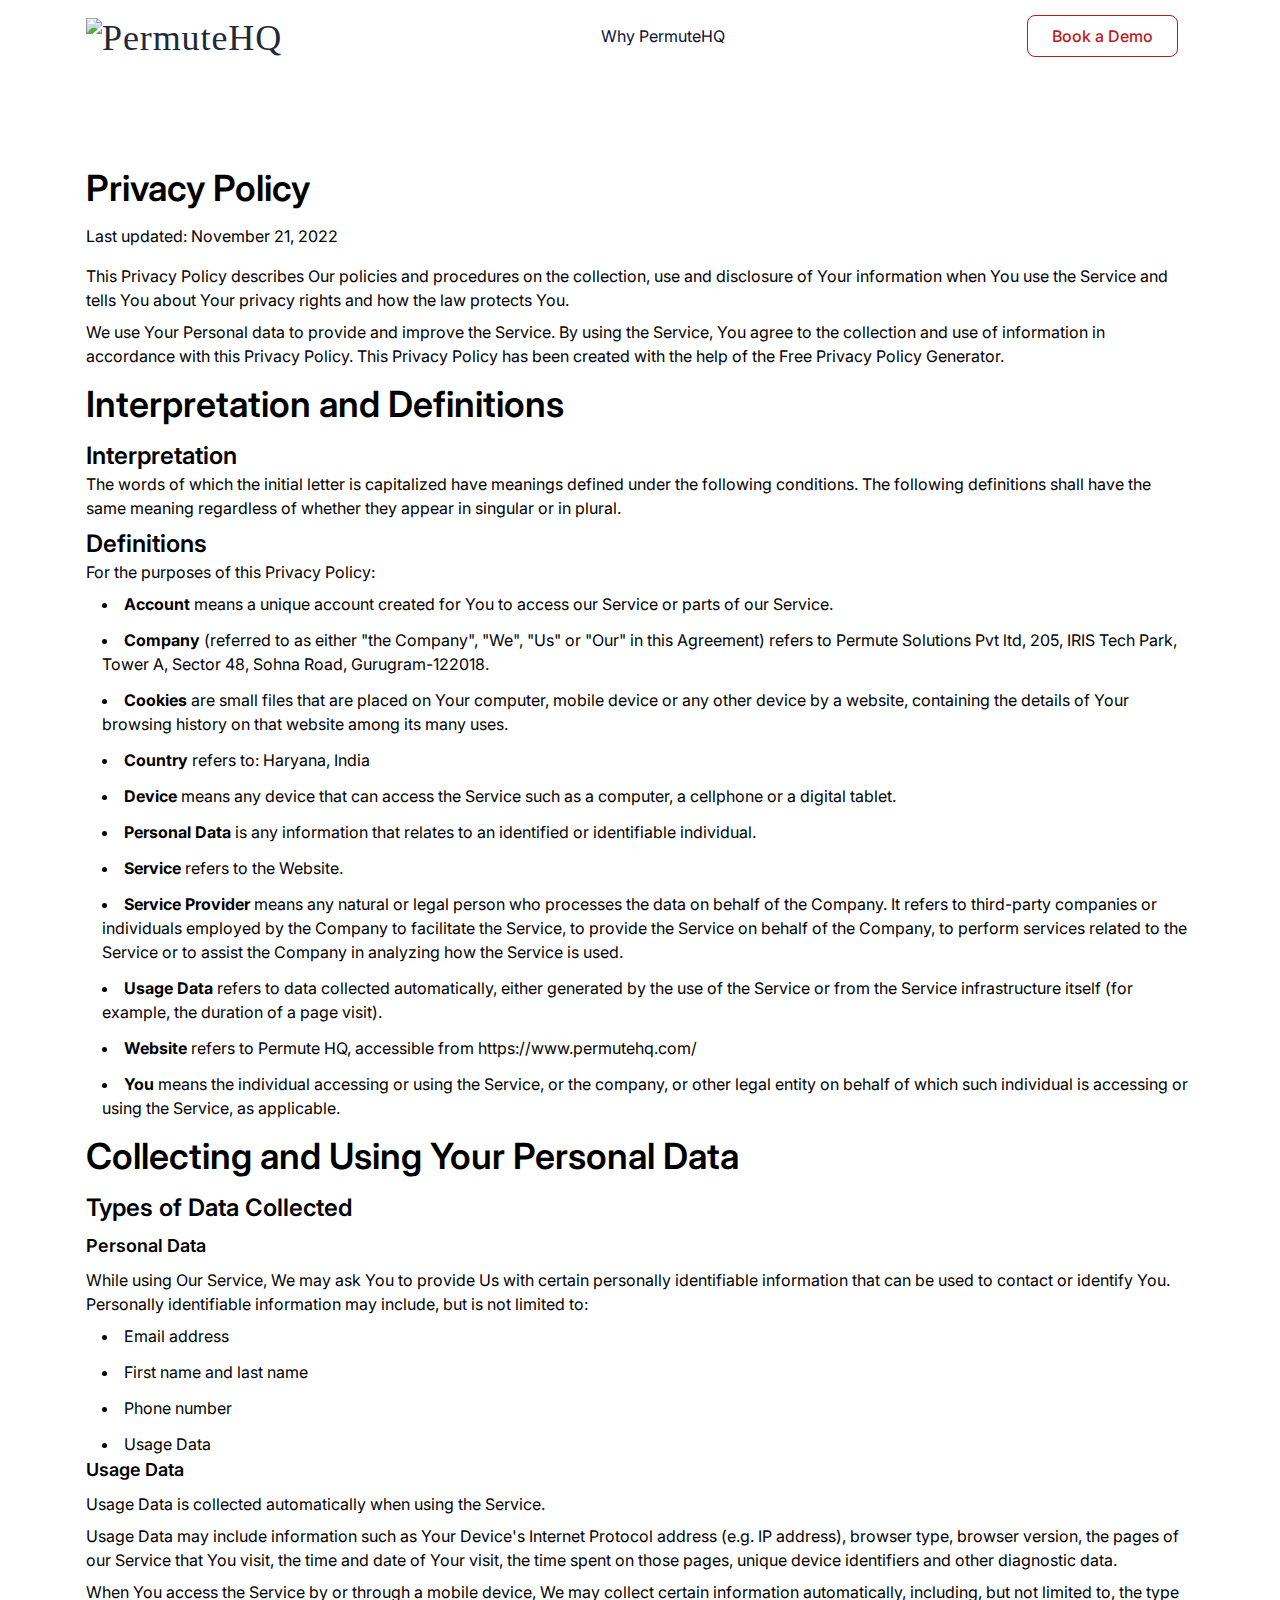
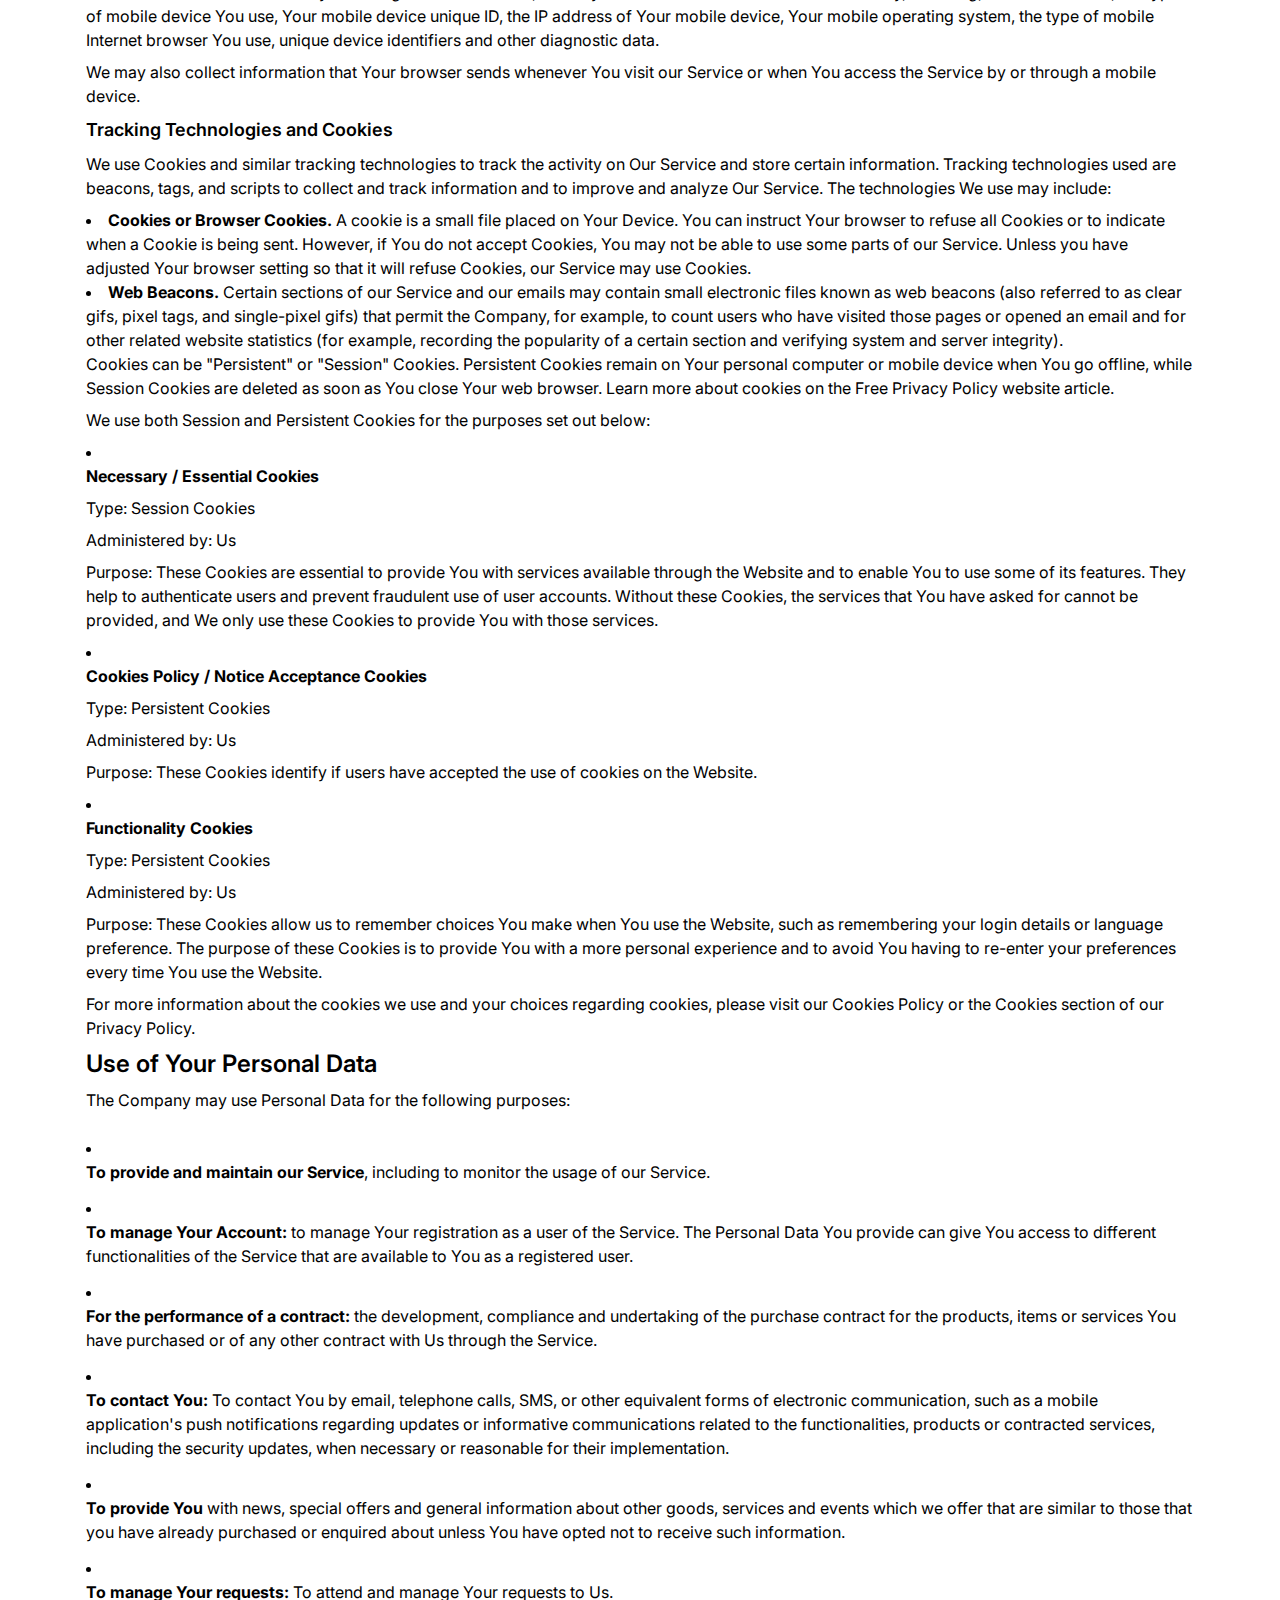
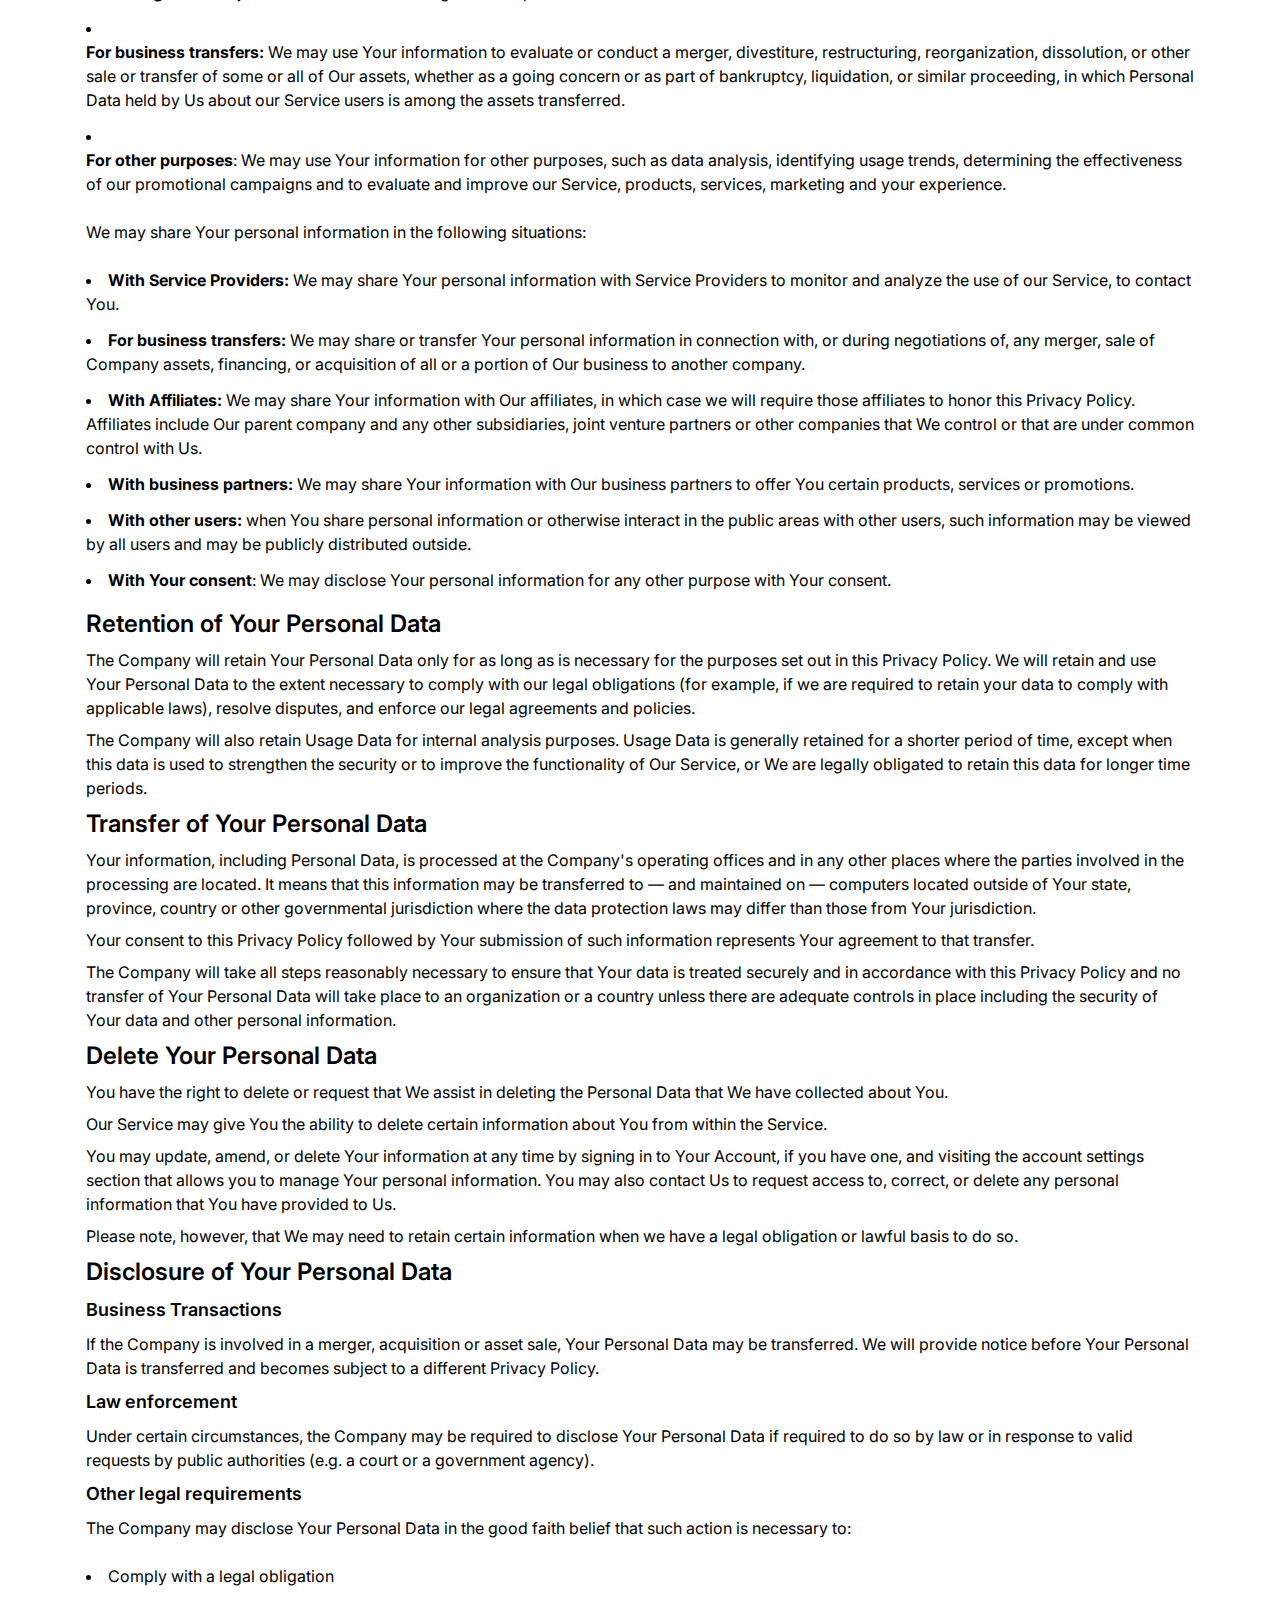
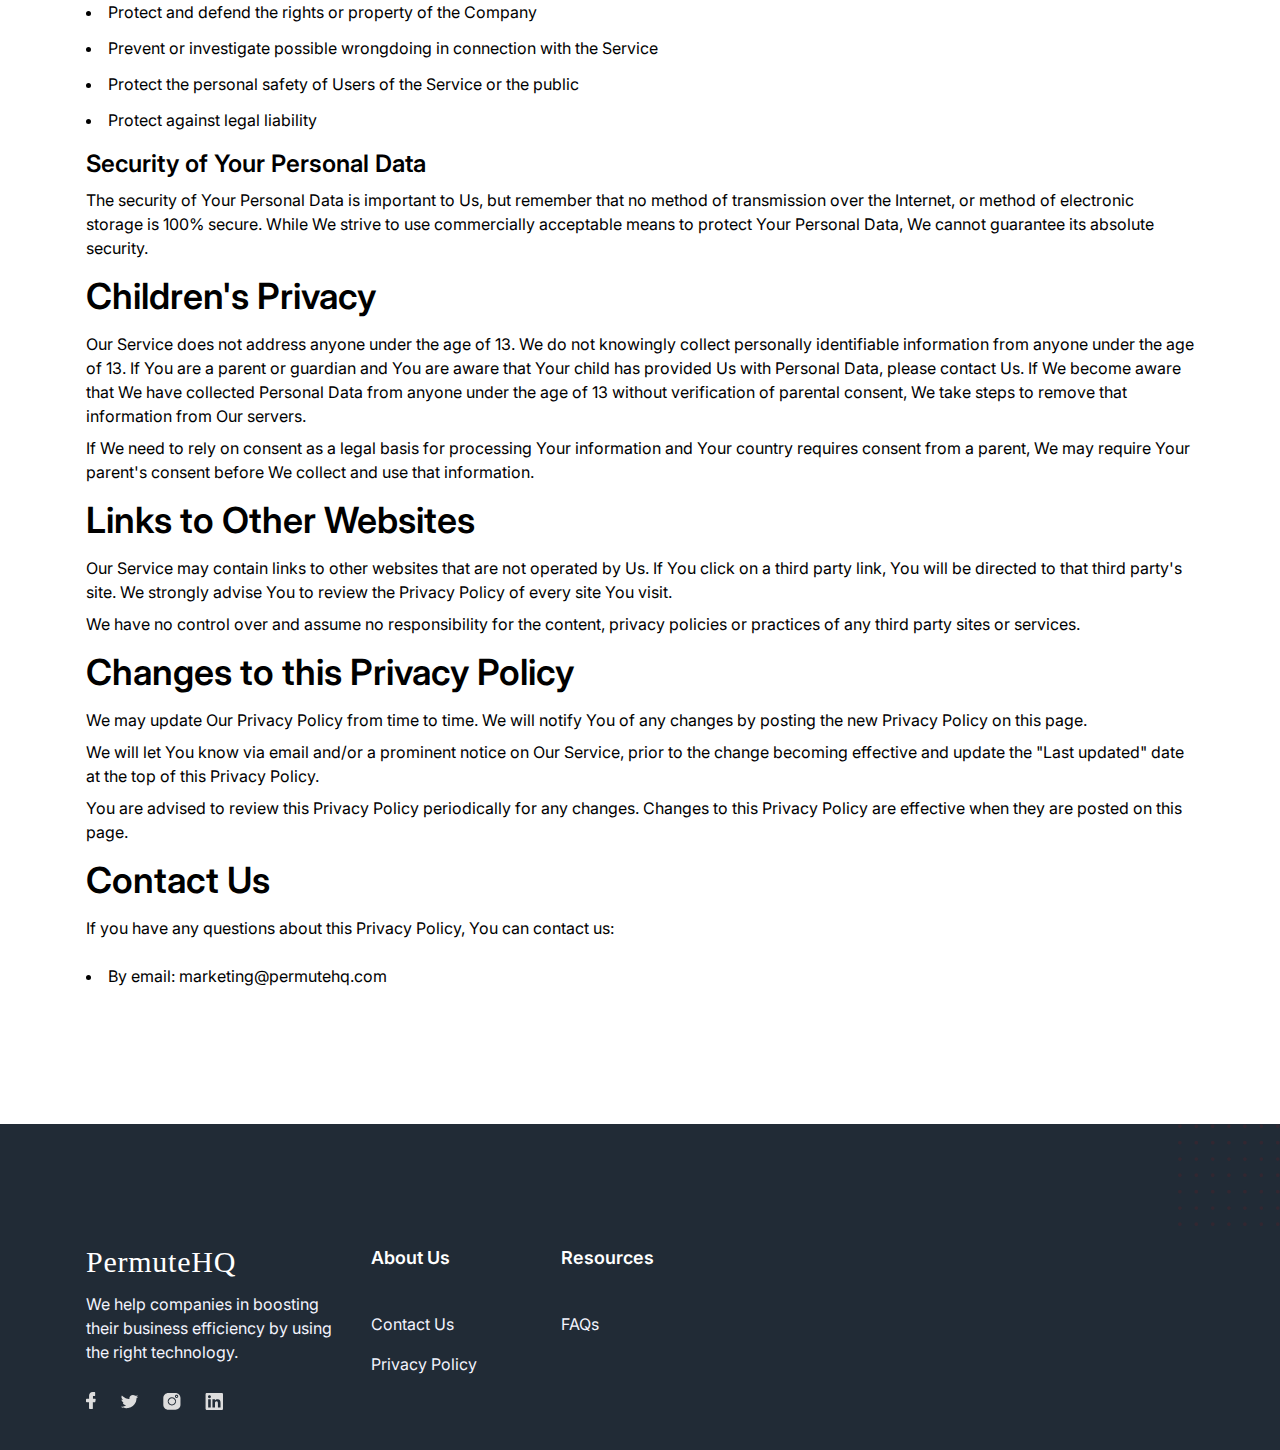
==== commit 60b74798: "Enabled google analytics" ====
--- a/privacy-policy/index.html
+++ b/privacy-policy/index.html
@@ -10,7 +10,7 @@
         <link rel="stylesheet" href="/assets/css/tailwind.css" />
         <link href="https://fonts.googleapis.com/icon?family=Material+Icons" rel="stylesheet">
         <!-- Global site tag (gtag.js) - Google Analytics -->
-        <!-- <script async src="https://www.googletagmanager.com/gtag/js?id=G-66XVKKY57R"></script>
+        <script async src="https://www.googletagmanager.com/gtag/js?id=G-66XVKKY57R"></script>
         <script>
             window.dataLayer = window.dataLayer || [];
             function gtag() {
@@ -18,7 +18,7 @@
             }
             gtag("js", new Date());
             gtag("config", "G-66XVKKY57R");
-        </script> -->
+        </script>
 
         <!-- ==== WOW JS ==== -->
         <!--
@@ -98,7 +98,7 @@
                             href="/"
                             style="font-family: 'Gilroy-Heavy'"
                         >
-                            <img class="inline" src="/assets/images/logo/horizontal_40.png" title="PermuteHQ" />
+                            <img class="inline" src="/assets/images/logo/logo.svg" title="PermuteHQ" />
                         </a>
                     </div>
                     <div>
@@ -106,9 +106,9 @@
                                 id="navbarToggler"
                                 class="ring-primary absolute right-4 top-1/2 block -translate-y-1/2 rounded-lg px-3 py-[6px] focus:ring-2 lg:hidden"
                             >
-                                <span class="relative my-[6px] block h-[2px] w-[30px] bg-white"></span>
-                                <span class="relative my-[6px] block h-[2px] w-[30px] bg-white"></span>
-                                <span class="relative my-[6px] block h-[2px] w-[30px] bg-white"></span>
+                                <span class="relative my-[6px] block h-[2px] w-[30px] bg-dark"></span>
+                                <span class="relative my-[6px] block h-[2px] w-[30px] bg-dark"></span>
+                                <span class="relative my-[6px] block h-[2px] w-[30px] bg-dark"></span>
                             </button>
                             <nav
                                 id="navbarCollapse"
@@ -123,14 +123,14 @@
                                             Why PermuteHQ
                                         </a>
                                     </li>
-                                    <li class="group relative">
+                                    <!-- <li class="group relative">
                                         <a
                                             href="#pricing"
                                             class="ud-menu-scroll mx-8 flex py-2 text-base text-dark group-hover:text-primary-700 lg:mr-0 lg:ml-7 lg:inline-flex lg:py-6 lg:px-0 xl:ml-12"
                                         >
                                             Pricing
                                         </a>
-                                    </li>
+                                    </li> -->
                                     <!-- <li class="submenu-item group relative">
                                         <a
                                             href="javascript:void(0)"
@@ -599,7 +599,7 @@
                                         />
                                     </svg>
                                 </a>
-                                <a href="https://www.facebook.com/profile.php?id=100088100162223" target="_blank" class="px-3 text-[#dddddd] hover:text-white">
+                                <a href="https://twitter.com/PermuteHQ" target="_blank" class="px-3 text-[#dddddd] hover:text-white">
                                     <svg width="19" height="15" viewBox="0 0 19 15" class="fill-current">
                                         <path
                                             d="M16.2622 3.17878L17.33 1.93293C17.6391 1.59551 17.7234 1.33595 17.7515 1.20618C16.9085 1.67337 16.1217 1.82911 15.6159 1.82911H15.4192L15.3068 1.72528C14.6324 1.18022 13.7894 0.894714 12.8902 0.894714C10.9233 0.894714 9.37779 2.40012 9.37779 4.13913C9.37779 4.24295 9.37779 4.39868 9.40589 4.5025L9.49019 5.02161L8.90009 4.99565C5.30334 4.89183 2.35288 2.03675 1.87518 1.5436C1.08839 2.84136 1.53799 4.08722 2.01568 4.86587L2.97107 6.31937L1.45369 5.54071C1.48179 6.63084 1.93138 7.48736 2.80247 8.11029L3.56116 8.62939L2.80247 8.9149C3.28017 10.2386 4.34795 10.7837 5.13474 10.9913L6.17443 11.2509L5.19094 11.8738C3.61736 12.912 1.65039 12.8342 0.779297 12.7563C2.54957 13.8983 4.65705 14.1579 6.11823 14.1579C7.21412 14.1579 8.02901 14.0541 8.2257 13.9762C16.0936 12.2631 16.4589 5.77431 16.4589 4.47655V4.29486L16.6275 4.19104C17.5829 3.36047 17.9763 2.91923 18.2011 2.65967C18.1168 2.68563 18.0044 2.73754 17.892 2.7635L16.2622 3.17878Z"
@@ -659,7 +659,7 @@
                                 </li> -->
                                 <li>
                                     <a
-                                        href="javascript:void(0)"
+                                        href="/#contact"
                                         class="mb-2 inline-block text-base leading-loose text-[#f3f4fe] hover:text-primary-700"
                                     >
                                         Contact Us
@@ -729,7 +729,7 @@
                                 </li> -->
                                 <li>
                                     <a
-                                        href="#faq"
+                                        href="/#faq"
                                         class="mb-2 inline-block text-base leading-loose text-[#f3f4fe] hover:text-primary-700"
                                     >
                                         FAQs
